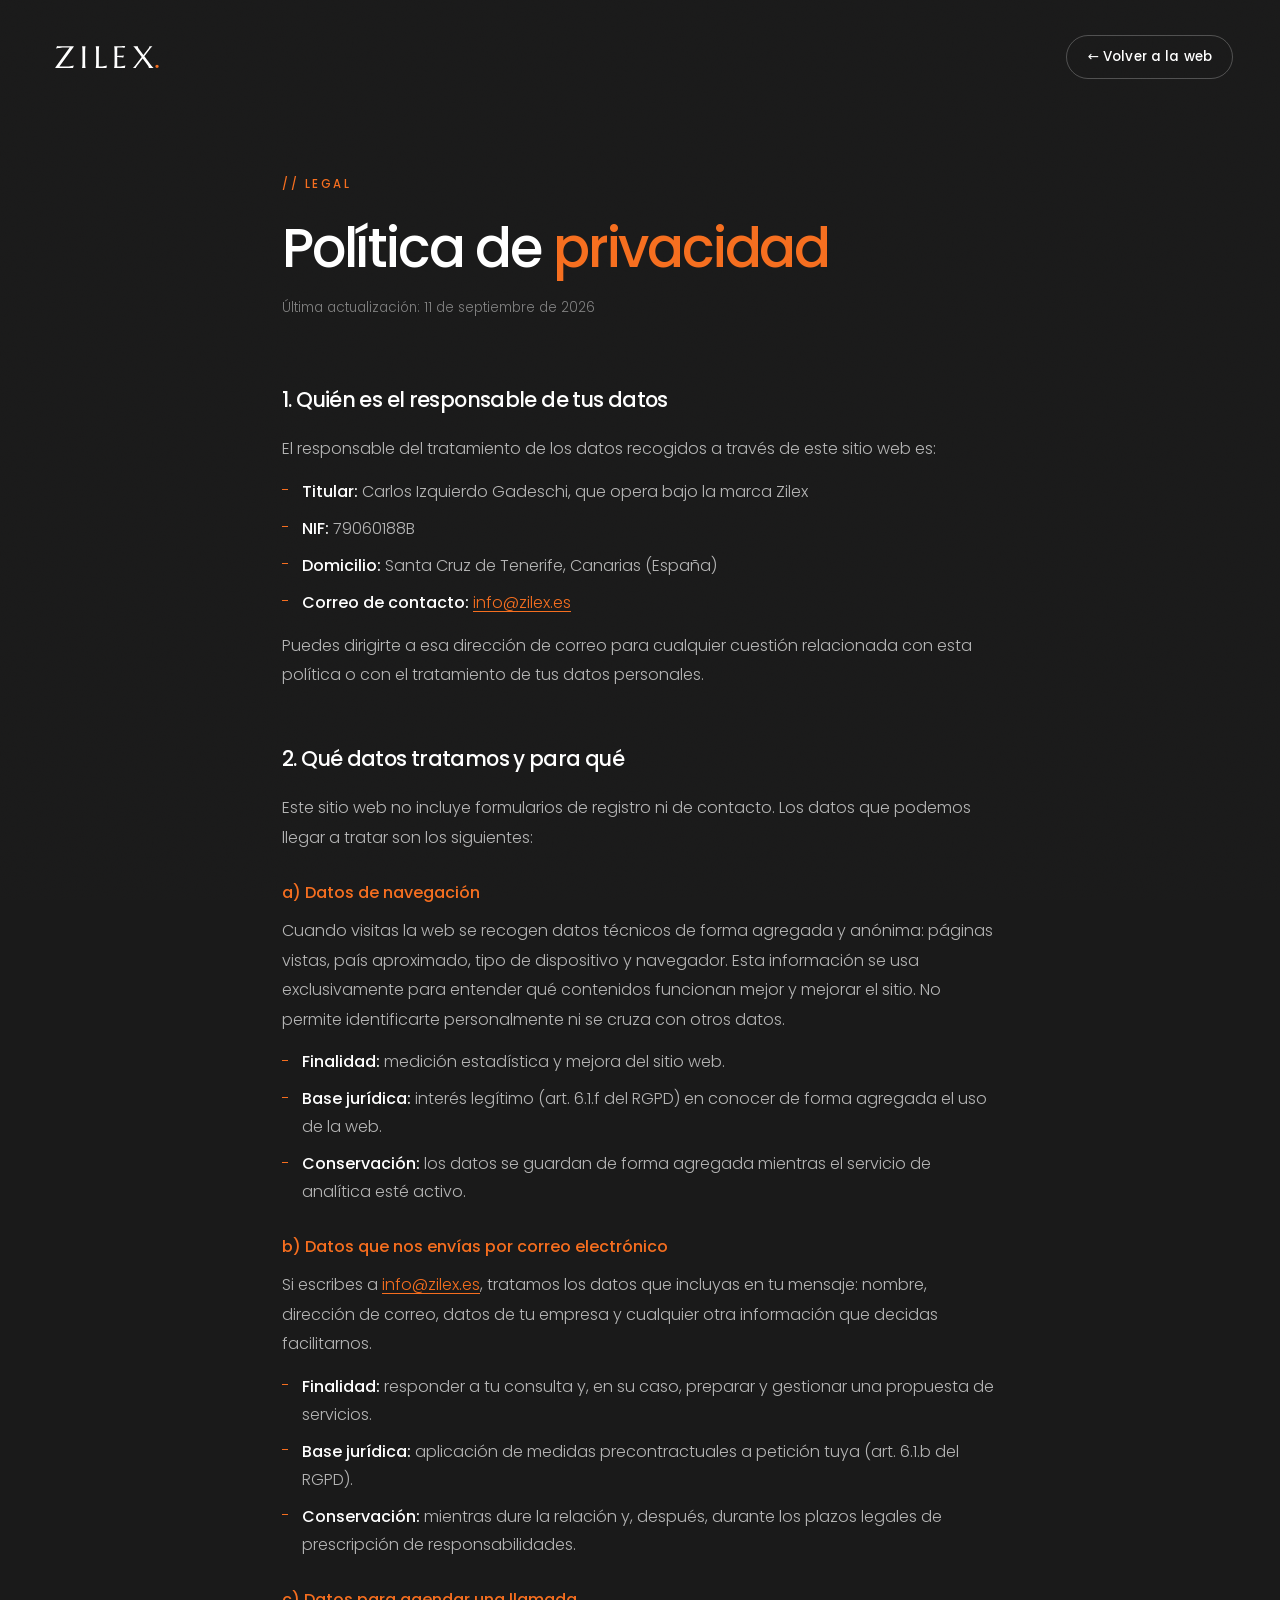
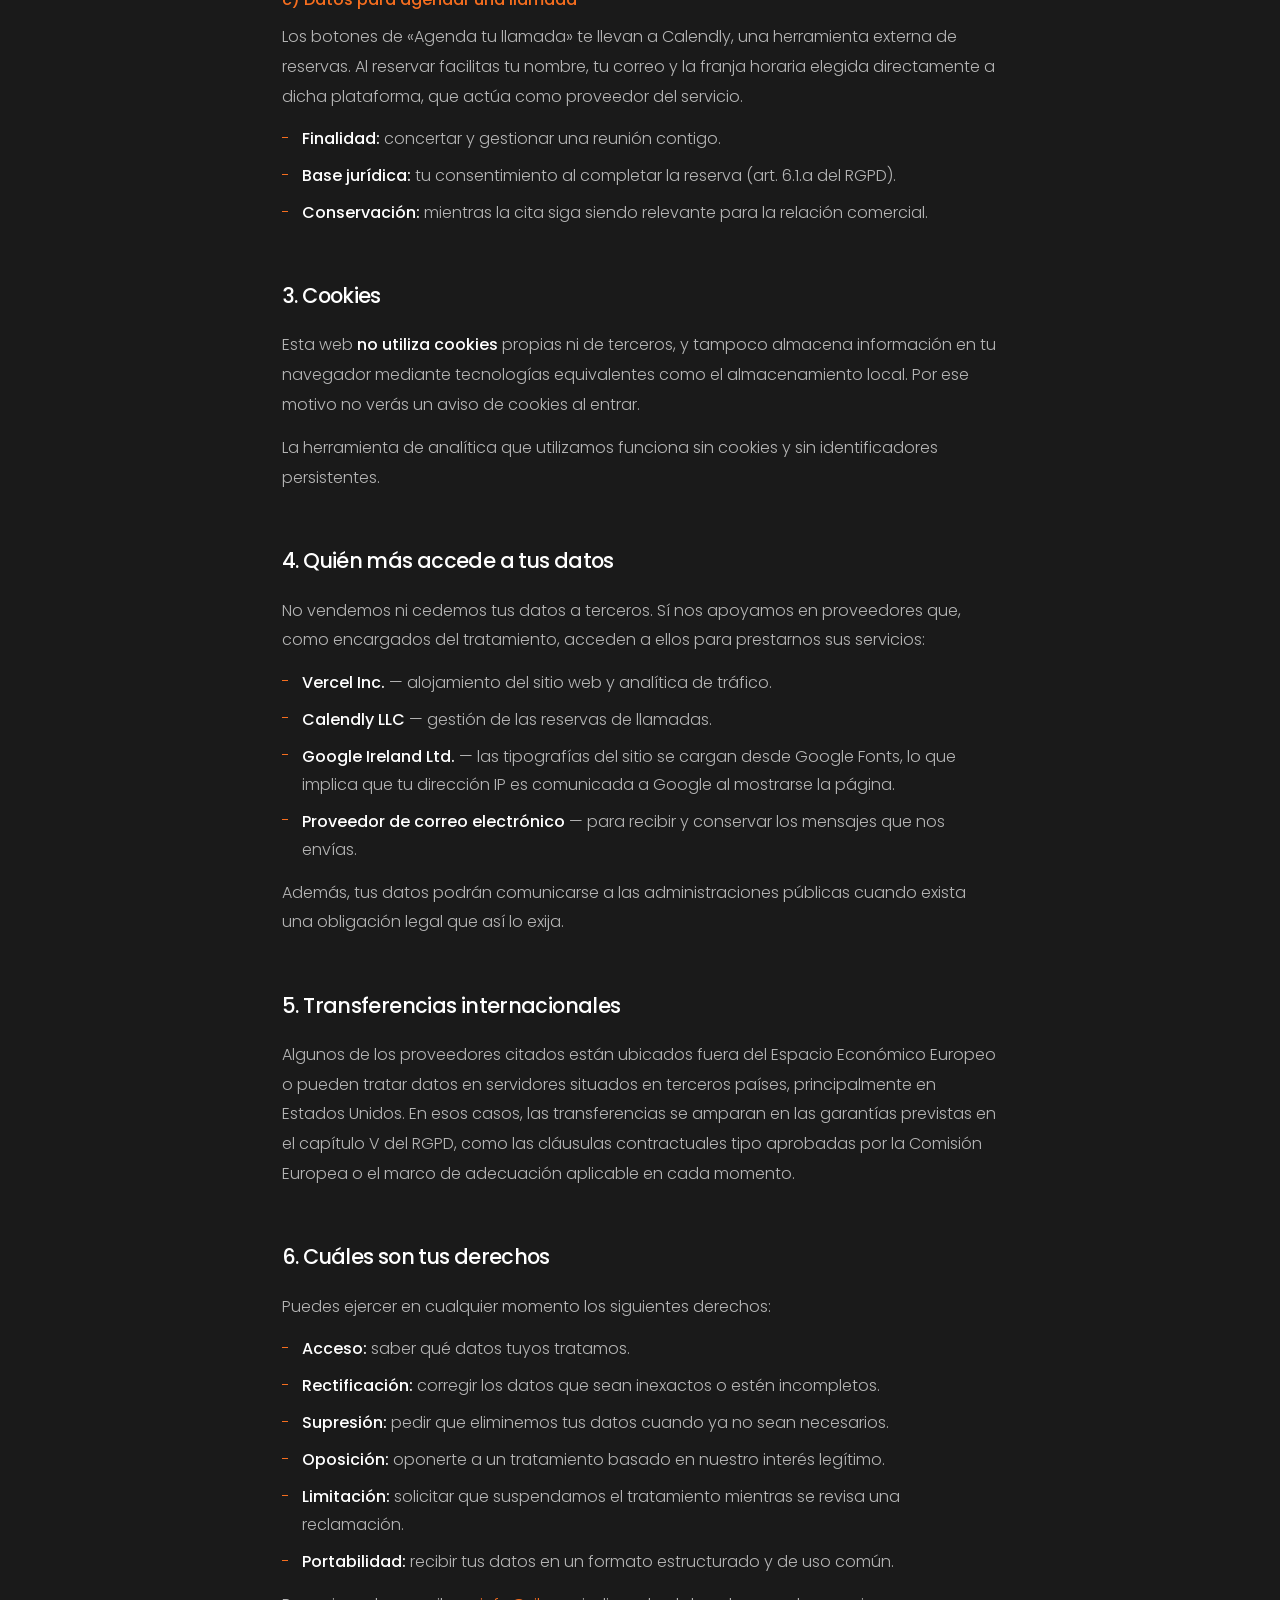
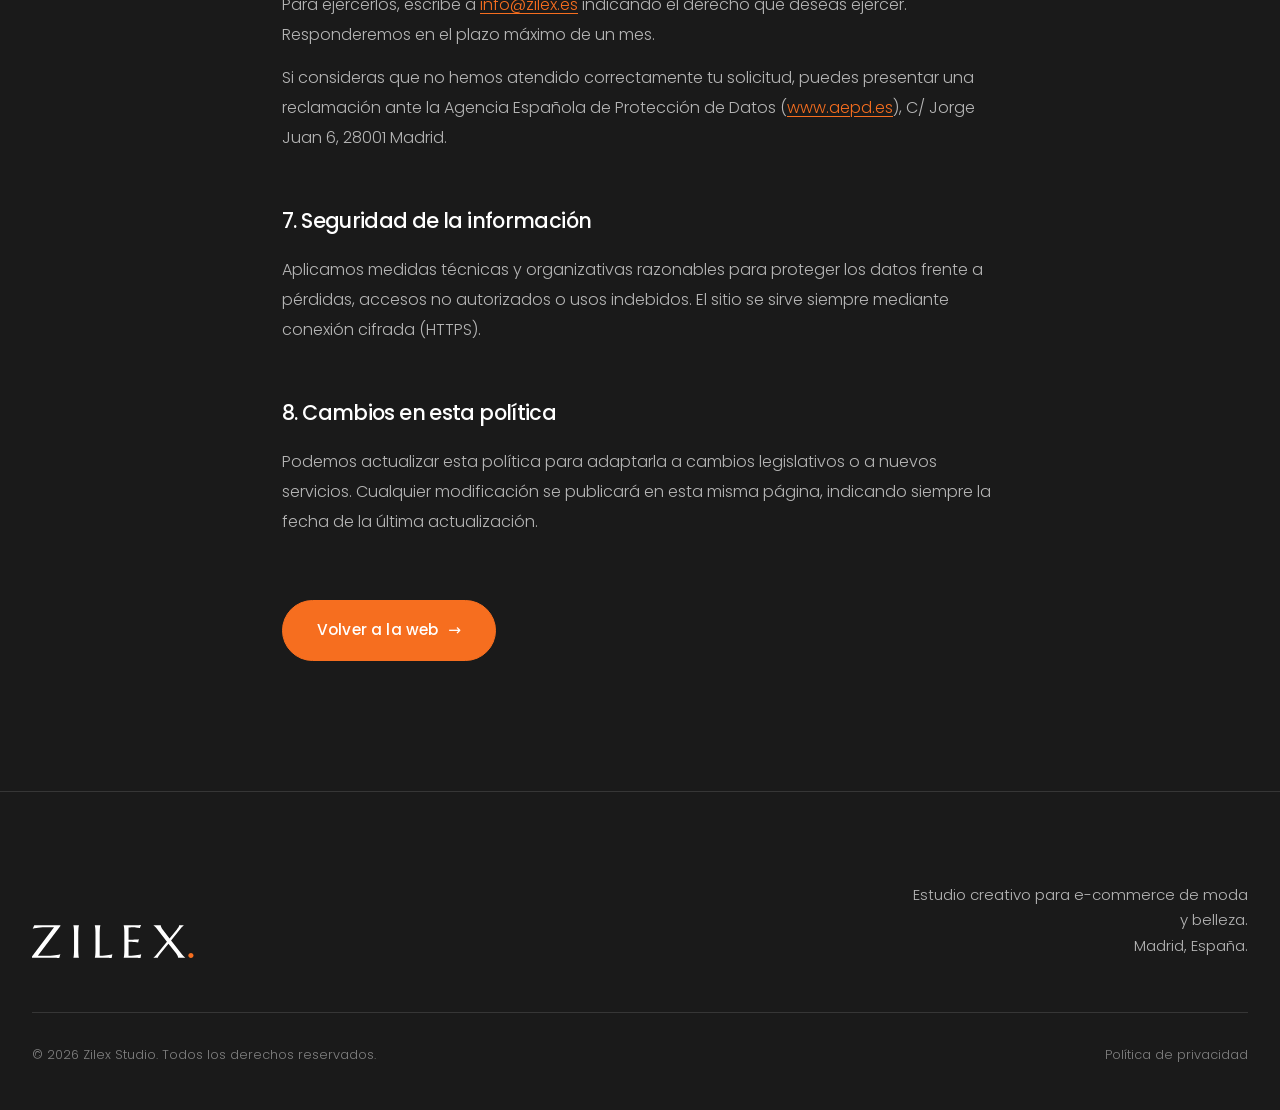
==== privacidad.html @ ca7fcf50 "Privacidad sin direccion postal y Madrid en el title - El domicilio del responsable pasa de la direc" ====
<!DOCTYPE html>
<html lang="es">
<head>
  <meta charset="UTF-8" />
  <meta name="viewport" content="width=device-width, initial-scale=1.0" />
  <title>Política de privacidad — Zilex</title>
  <meta name="description" content="Política de privacidad de Zilex: qué datos tratamos, con qué finalidad, durante cuánto tiempo y cómo ejercer tus derechos." />
  <link rel="canonical" href="https://www.zilex.es/privacidad.html" />
  <meta name="robots" content="index, follow" />
  <meta name="theme-color" content="#1a1a1a" />

  <link rel="icon" href="favicon.svg" type="image/svg+xml" />
  <link rel="icon" href="favicon-32.png" sizes="32x32" type="image/png" />
  <link rel="apple-touch-icon" href="apple-touch-icon.png" />
  <link rel="preconnect" href="https://fonts.googleapis.com" />
  <link rel="preconnect" href="https://fonts.gstatic.com" crossorigin />
  <link href="https://fonts.googleapis.com/css2?family=Poppins:ital,wght@0,200;0,300;0,400;0,500;0,600;0,700;1,300;1,400&display=swap" rel="stylesheet" />
  <link rel="stylesheet" href="styles.css" />
</head>
<body>

  <!-- Grain / noise overlay -->
  <div class="grain" aria-hidden="true"></div>

  <!-- ===================== HEADER / NAV ===================== -->
  <header class="nav nav--static" id="nav">
    <div class="nav__inner">
      <a href="index.html" class="logo" aria-label="Zilex inicio">
        <img src="assets/zilex-logo.svg" alt="Zilex" class="logo__img" />
      </a>
      <a href="index.html" class="btn btn--ghost btn--sm">← Volver a la web</a>
    </div>
  </header>

  <!-- ===================== LEGAL ===================== -->
  <main class="legal">
    <div class="legal__head">
      <span class="eyebrow">// Legal</span>
      <h1 class="legal__title">Política de <span class="grad">privacidad</span></h1>
      <p class="legal__meta">Última actualización: 11 de septiembre de 2026</p>
    </div>

    <section class="legal__block">
      <h2>1. Quién es el responsable de tus datos</h2>
      <p>El responsable del tratamiento de los datos recogidos a través de este sitio web es:</p>
      <ul>
        <li><strong>Titular:</strong> Carlos Izquierdo Gadeschi, que opera bajo la marca Zilex</li>
        <li><strong>NIF:</strong> 79060188B</li>
        <li><strong>Domicilio:</strong> Santa Cruz de Tenerife, Canarias (España)</li>
        <li><strong>Correo de contacto:</strong> <a href="mailto:info@zilex.es">info@zilex.es</a></li>
      </ul>
      <p>Puedes dirigirte a esa dirección de correo para cualquier cuestión relacionada con esta política o con el tratamiento de tus datos personales.</p>
    </section>

    <section class="legal__block">
      <h2>2. Qué datos tratamos y para qué</h2>
      <p>Este sitio web no incluye formularios de registro ni de contacto. Los datos que podemos llegar a tratar son los siguientes:</p>

      <h3>a) Datos de navegación</h3>
      <p>Cuando visitas la web se recogen datos técnicos de forma agregada y anónima: páginas vistas, país aproximado, tipo de dispositivo y navegador. Esta información se usa exclusivamente para entender qué contenidos funcionan mejor y mejorar el sitio. No permite identificarte personalmente ni se cruza con otros datos.</p>
      <ul>
        <li><strong>Finalidad:</strong> medición estadística y mejora del sitio web.</li>
        <li><strong>Base jurídica:</strong> interés legítimo (art. 6.1.f del RGPD) en conocer de forma agregada el uso de la web.</li>
        <li><strong>Conservación:</strong> los datos se guardan de forma agregada mientras el servicio de analítica esté activo.</li>
      </ul>

      <h3>b) Datos que nos envías por correo electrónico</h3>
      <p>Si escribes a <a href="mailto:info@zilex.es">info@zilex.es</a>, tratamos los datos que incluyas en tu mensaje: nombre, dirección de correo, datos de tu empresa y cualquier otra información que decidas facilitarnos.</p>
      <ul>
        <li><strong>Finalidad:</strong> responder a tu consulta y, en su caso, preparar y gestionar una propuesta de servicios.</li>
        <li><strong>Base jurídica:</strong> aplicación de medidas precontractuales a petición tuya (art. 6.1.b del RGPD).</li>
        <li><strong>Conservación:</strong> mientras dure la relación y, después, durante los plazos legales de prescripción de responsabilidades.</li>
      </ul>

      <h3>c) Datos para agendar una llamada</h3>
      <p>Los botones de «Agenda tu llamada» te llevan a Calendly, una herramienta externa de reservas. Al reservar facilitas tu nombre, tu correo y la franja horaria elegida directamente a dicha plataforma, que actúa como proveedor del servicio.</p>
      <ul>
        <li><strong>Finalidad:</strong> concertar y gestionar una reunión contigo.</li>
        <li><strong>Base jurídica:</strong> tu consentimiento al completar la reserva (art. 6.1.a del RGPD).</li>
        <li><strong>Conservación:</strong> mientras la cita siga siendo relevante para la relación comercial.</li>
      </ul>
    </section>

    <section class="legal__block">
      <h2>3. Cookies</h2>
      <p>Esta web <strong>no utiliza cookies</strong> propias ni de terceros, y tampoco almacena información en tu navegador mediante tecnologías equivalentes como el almacenamiento local. Por ese motivo no verás un aviso de cookies al entrar.</p>
      <p>La herramienta de analítica que utilizamos funciona sin cookies y sin identificadores persistentes.</p>
    </section>

    <section class="legal__block">
      <h2>4. Quién más accede a tus datos</h2>
      <p>No vendemos ni cedemos tus datos a terceros. Sí nos apoyamos en proveedores que, como encargados del tratamiento, acceden a ellos para prestarnos sus servicios:</p>
      <ul>
        <li><strong>Vercel Inc.</strong> — alojamiento del sitio web y analítica de tráfico.</li>
        <li><strong>Calendly LLC</strong> — gestión de las reservas de llamadas.</li>
        <li><strong>Google Ireland Ltd.</strong> — las tipografías del sitio se cargan desde Google Fonts, lo que implica que tu dirección IP es comunicada a Google al mostrarse la página.</li>
        <li><strong>Proveedor de correo electrónico</strong> — para recibir y conservar los mensajes que nos envías.</li>
      </ul>
      <p>Además, tus datos podrán comunicarse a las administraciones públicas cuando exista una obligación legal que así lo exija.</p>
    </section>

    <section class="legal__block">
      <h2>5. Transferencias internacionales</h2>
      <p>Algunos de los proveedores citados están ubicados fuera del Espacio Económico Europeo o pueden tratar datos en servidores situados en terceros países, principalmente en Estados Unidos. En esos casos, las transferencias se amparan en las garantías previstas en el capítulo V del RGPD, como las cláusulas contractuales tipo aprobadas por la Comisión Europea o el marco de adecuación aplicable en cada momento.</p>
    </section>

    <section class="legal__block">
      <h2>6. Cuáles son tus derechos</h2>
      <p>Puedes ejercer en cualquier momento los siguientes derechos:</p>
      <ul>
        <li><strong>Acceso:</strong> saber qué datos tuyos tratamos.</li>
        <li><strong>Rectificación:</strong> corregir los datos que sean inexactos o estén incompletos.</li>
        <li><strong>Supresión:</strong> pedir que eliminemos tus datos cuando ya no sean necesarios.</li>
        <li><strong>Oposición:</strong> oponerte a un tratamiento basado en nuestro interés legítimo.</li>
        <li><strong>Limitación:</strong> solicitar que suspendamos el tratamiento mientras se revisa una reclamación.</li>
        <li><strong>Portabilidad:</strong> recibir tus datos en un formato estructurado y de uso común.</li>
      </ul>
      <p>Para ejercerlos, escribe a <a href="mailto:info@zilex.es">info@zilex.es</a> indicando el derecho que deseas ejercer. Responderemos en el plazo máximo de un mes.</p>
      <p>Si consideras que no hemos atendido correctamente tu solicitud, puedes presentar una reclamación ante la Agencia Española de Protección de Datos (<a href="https://www.aepd.es" target="_blank" rel="noopener">www.aepd.es</a>), C/ Jorge Juan 6, 28001 Madrid.</p>
    </section>

    <section class="legal__block">
      <h2>7. Seguridad de la información</h2>
      <p>Aplicamos medidas técnicas y organizativas razonables para proteger los datos frente a pérdidas, accesos no autorizados o usos indebidos. El sitio se sirve siempre mediante conexión cifrada (HTTPS).</p>
    </section>

    <section class="legal__block">
      <h2>8. Cambios en esta política</h2>
      <p>Podemos actualizar esta política para adaptarla a cambios legislativos o a nuevos servicios. Cualquier modificación se publicará en esta misma página, indicando siempre la fecha de la última actualización.</p>
    </section>

    <div class="legal__back">
      <a href="index.html" class="btn btn--lg">Volver a la web <span class="btn__arrow">→</span></a>
    </div>
  </main>

  <!-- ===================== FOOTER ===================== -->
  <footer class="footer">
    <div class="footer__top">
      <a href="index.html" class="logo logo--lg"><img src="assets/zilex-logo.svg" alt="Zilex" class="logo__img" /></a>
      <p class="footer__tag">Estudio creativo para e-commerce de moda y belleza.<br />Madrid, España.</p>
    </div>
    <div class="footer__bottom">
      <span>© 2026 Zilex Studio. Todos los derechos reservados.</span>
      <span><a href="privacidad.html">Política de privacidad</a></span>
    </div>
  </footer>

  <script defer src="/_vercel/insights/script.js"></script>
</body>
</html>
---- styles.css ----
/* =================================================================
   ZILEX — Estudio creativo para e-commerce de moda y belleza
   Paleta: negro #1a1a1a / blanco / naranja #f66e1f
   Tipografía: Poppins (titulares y cuerpo)
   ================================================================= */

:root {
  --bg: #1a1a1a;
  --bg-2: #242424;
  --bg-3: #2c2c2c;
  --white: #ffffff;
  --muted: rgba(255, 255, 255, 0.68);
  --muted-2: rgba(255, 255, 255, 0.45);
  --orange: #f66e1f;
  --orange-2: #ff8a44;
  --orange-glow: rgba(246, 110, 31, 0.45);
  --line: rgba(255, 255, 255, 0.12);
  --line-2: rgba(255, 255, 255, 0.24);
  --radius: 8px;
  --radius-lg: 14px;
  --ease: cubic-bezier(0.16, 1, 0.3, 1);
  --maxw: 1280px;
}

* { margin: 0; padding: 0; box-sizing: border-box; }

html { scroll-behavior: smooth; -webkit-font-smoothing: antialiased; }

body {
  font-family: 'Poppins', system-ui, sans-serif;
  background: var(--bg);
  color: var(--white);
  overflow-x: hidden;
  line-height: 1.6;
  font-weight: 400;
}

img { display: block; width: 100%; height: 100%; object-fit: cover; }

::selection { background: var(--orange); color: #fff; }

a { color: inherit; text-decoration: none; }

/* ---------- Grain overlay ---------- */
.grain {
  position: fixed; inset: 0; z-index: 9998; pointer-events: none;
  opacity: 0.035; mix-blend-mode: overlay;
  background-image: url("data:image/svg+xml,%3Csvg xmlns='http://www.w3.org/2000/svg' width='200' height='200'%3E%3Cfilter id='n'%3E%3CfeTurbulence type='fractalNoise' baseFrequency='0.8' numOctaves='4'/%3E%3C/filter%3E%3Crect width='100%25' height='100%25' filter='url(%23n)'/%3E%3C/svg%3E");
}

/* ---------- Utilities ---------- */
.grad { color: var(--orange); font-weight: 500; }
.eyebrow {
  display: inline-block; font-size: 0.72rem; font-weight: 500;
  letter-spacing: 0.22em; text-transform: uppercase; color: var(--orange);
  margin-bottom: 24px;
}
.section-title {
  font-size: clamp(2rem, 4.8vw, 3.6rem); font-weight: 500;
  line-height: 1.14; letter-spacing: -0.035em; color: var(--white);
}
.section-lead {
  color: var(--muted); font-size: clamp(0.96rem, 1.3vw, 1.06rem);
  max-width: 560px; margin-top: 24px; line-height: 1.75; font-weight: 300;
}
.section-head { max-width: var(--maxw); margin: 0 auto 70px; }

/* ---------- Buttons ---------- */
.btn {
  --pad-y: 15px; --pad-x: 28px;
  display: inline-flex; align-items: center; gap: 10px;
  padding: var(--pad-y) var(--pad-x); border-radius: 100px;
  font-family: inherit;
  font-weight: 500; font-size: 0.92rem; letter-spacing: 0.01em; cursor: pointer;
  background: var(--orange); color: #fff; border: 1px solid var(--orange);
  transition: transform 0.4s var(--ease), box-shadow 0.4s var(--ease), background 0.3s ease, color 0.3s ease, border-color 0.3s ease;
  position: relative; white-space: nowrap;
}
.btn:hover { transform: translateY(-3px); box-shadow: 0 16px 40px -14px var(--orange-glow); background: var(--orange-2); border-color: var(--orange-2); }
.btn__arrow { transition: transform 0.4s var(--ease); }
.btn:hover .btn__arrow { transform: translateX(5px); }
.btn--sm { --pad-y: 10px; --pad-x: 20px; font-size: 0.84rem; }
.btn--lg { --pad-y: 17px; --pad-x: 34px; font-size: 0.96rem; }
.btn--ghost { background: transparent; color: var(--white); border: 1px solid var(--line-2); }
.btn--ghost:hover { background: rgba(255,255,255,0.06); box-shadow: none; color: var(--white); border-color: var(--white); }

/* ---------- Logo ---------- */
.logo { display: inline-flex; align-items: center; }
.logo__img { height: 1.35rem; width: auto; display: block; }
.logo--lg .logo__img { height: 2.1rem; }

/* =================== NAV =================== */
.nav {
  position: fixed; top: 0; left: 0; right: 0; z-index: 1000;
  padding: 22px 32px; transition: padding 0.4s var(--ease);
}
.nav__inner {
  max-width: var(--maxw); margin: 0 auto;
  display: flex; align-items: center; justify-content: space-between;
  padding: 12px 14px 12px 22px; border-radius: 100px;
  border: 1px solid transparent; transition: all 0.5s var(--ease);
}
.nav.scrolled { padding: 12px 32px; }
.nav.scrolled .nav__inner {
  background: rgba(26,26,26,0.8); backdrop-filter: blur(18px);
  border-color: var(--line); box-shadow: 0 10px 40px -20px rgba(0,0,0,0.8);
}
.nav__links { display: flex; gap: 36px; }
.nav__links a {
  font-size: 0.88rem; font-weight: 400; color: var(--muted);
  letter-spacing: 0.02em; position: relative; transition: color 0.3s ease;
}
.nav__links a::after {
  content: ''; position: absolute; left: 0; bottom: -6px; width: 0; height: 1px;
  background: var(--orange); transition: width 0.35s var(--ease);
}
.nav__links a:hover { color: var(--white); }
.nav__links a:hover::after { width: 100%; }

/* =================== HERO =================== */
.hero {
  position: relative; min-height: 100vh; display: flex;
  align-items: center; justify-content: center; text-align: center;
  padding: 160px 24px 90px; overflow: hidden;
}
.hero::before {
  content: ''; position: absolute; inset: 0; z-index: 0;
  background:
    radial-gradient(ellipse 65% 52% at 50% 0%, rgba(246,110,31,0.18), transparent 70%),
    radial-gradient(ellipse 50% 40% at 50% 100%, rgba(246,110,31,0.09), transparent 70%);
}
.hero__content { position: relative; z-index: 3; max-width: 1120px; }
.hero__badge {
  display: inline-flex; align-items: center; gap: 10px;
  padding: 9px 20px; border-radius: 100px; font-size: 0.76rem; font-weight: 300;
  letter-spacing: 0.06em; color: var(--muted); border: 1px solid var(--line-2);
  background: rgba(255,255,255,0.04); backdrop-filter: blur(10px); margin-bottom: 34px;
}
.pulse { width: 6px; height: 6px; border-radius: 50%; background: var(--orange); box-shadow: 0 0 0 0 var(--orange-glow); animation: pulseRing 2s infinite; }
@keyframes pulseRing { 0%{box-shadow:0 0 0 0 var(--orange-glow)} 70%{box-shadow:0 0 0 10px transparent} 100%{box-shadow:0 0 0 0 transparent} }

.hero__title {
  font-size: clamp(1.9rem, 4.6vw, 3.8rem); font-weight: 500;
  line-height: 1.18; letter-spacing: -0.04em; margin-bottom: 32px; color: var(--white);
}
.hero__title em { font-style: normal; color: var(--orange); }
.reveal-line { display: block; overflow: hidden; padding-bottom: 0.1em; }
.reveal-line > span {
  display: block; transform: translateY(110%);
  animation: lineUp 0.95s var(--ease) forwards;
}
.reveal-line:nth-child(1) > span { animation-delay: 0.05s; }
.reveal-line:nth-child(2) > span { animation-delay: 0.15s; }
.reveal-line:nth-child(3) > span { animation-delay: 0.25s; }
.reveal-line:nth-child(4) > span { animation-delay: 0.35s; }
@keyframes lineUp { to { transform: translateY(0); } }

.hero__sub {
  color: var(--muted); font-size: clamp(0.96rem, 1.4vw, 1.08rem); font-weight: 300;
  max-width: 600px; margin: 0 auto 40px; line-height: 1.75;
}
.hero__cta { display: flex; gap: 14px; justify-content: center; flex-wrap: wrap; margin-bottom: 60px; }

.hero__scroll { display: none; position: absolute; bottom: 26px; left: 50%; transform: translateX(-50%); z-index: 3; flex-direction: column; align-items: center; gap: 10px; }
.hero__scroll span { font-size: 0.66rem; letter-spacing: 0.24em; text-transform: uppercase; color: var(--muted-2); }
.hero__scroll-line { width: 1px; height: 46px; background: linear-gradient(var(--orange), transparent); position: relative; overflow: hidden; }
.hero__scroll-line::after { content:''; position:absolute; top:-50%; left:0; width:100%; height:50%; background: var(--white); animation: scrollDot 1.8s ease-in-out infinite; }
@keyframes scrollDot { 0%{top:-50%} 100%{top:100%} }

/* =================== BAND (galería en movimiento) =================== */
.band { padding: 30px 0 90px; display: flex; flex-direction: column; gap: 16px; overflow: hidden; }
.band__row { display: flex; gap: 16px; width: max-content; }
.band__row--single { animation: bandLeft 77s linear infinite; }
.band__mobile-only { display: none; }
.band__img { width: 260px; height: 360px; border-radius: var(--radius); overflow: hidden; border: 1px solid var(--line); flex-shrink: 0; position: relative; background: var(--bg-2); }
.band__img img { transition: transform 0.7s var(--ease); }
.band__img:hover img { transform: scale(1.06); }
@keyframes bandLeft { from { transform: translateX(0); } to { transform: translateX(-50%); } }

/* =================== SERVICES =================== */
.services { padding: 110px 32px; max-width: var(--maxw); margin: 0 auto; }
.services__grid { display: grid; grid-template-columns: repeat(2, 1fr); gap: 16px; }
.service {
  position: relative; padding: 38px 32px; border-radius: var(--radius-lg);
  border: 1px solid var(--line); background: var(--bg-2); overflow: hidden;
  min-height: 280px; display: flex; flex-direction: column; justify-content: flex-end;
  transition: transform 0.5s var(--ease), border-color 0.5s ease, box-shadow 0.5s var(--ease);
}
.service::before {
  content: ''; position: absolute; inset: 0; z-index: 0; opacity: 0;
  background-image: var(--bg-img); background-size: cover; background-position: center;
  transition: opacity 0.6s var(--ease); transform: scale(1.08);
}
.service::after {
  content:''; position:absolute; inset:0; z-index:1; opacity: 0;
  background: linear-gradient(180deg, rgba(20,20,20,0.35), rgba(20,20,20,0.92));
  transition: opacity 0.6s ease;
}
.service:hover { transform: translateY(-6px); border-color: var(--orange); box-shadow: 0 30px 60px -30px rgba(0,0,0,0.8); }
.service:hover::before { opacity: 0.85; transform: scale(1); }
.service:hover::after { opacity: 1; }
.service > * { position: relative; z-index: 2; }
.service__num {
  position: absolute; top: 30px; left: 32px; font-size: 0.74rem; font-weight: 500;
  letter-spacing: 0.14em; color: var(--orange); z-index: 2;
}
.service h3 {
  font-size: 1.6rem; font-weight: 500; letter-spacing: -0.035em;
  line-height: 1.25; margin-bottom: 12px; color: var(--white);
}
.service p { color: var(--muted); font-size: 0.93rem; font-weight: 300; line-height: 1.7; }
.service__tags { display: flex; flex-wrap: wrap; gap: 8px; margin-top: 20px; }
.service__tags span {
  font-size: 0.7rem; font-weight: 300; padding: 5px 13px; border-radius: 100px;
  border: 1px solid var(--line-2); color: var(--muted);
}

.service--cta {
  background: linear-gradient(150deg, rgba(246,110,31,0.16), var(--bg-2));
  border-color: rgba(246,110,31,0.3);
  align-items: flex-start; gap: 14px; justify-content: center;
}
.service--cta h3 { margin-bottom: 2px; }
.service--cta:hover { border-color: var(--orange); }

/* =================== CAMPAIGNS (rejilla secuencia) =================== */
.camp { padding: 110px 32px; max-width: var(--maxw); margin: 0 auto; }
.camp .section-head { margin-bottom: 56px; }
.camp__tabs { display: flex; gap: 12px; margin-top: 36px; flex-wrap: wrap; }
.camp__tab {
  padding: 12px 24px; border-radius: 100px; border: 1px solid var(--line-2);
  background: transparent; color: var(--muted); font-family: inherit;
  font-weight: 400; font-size: 0.85rem; letter-spacing: 0.02em; cursor: pointer;
  transition: transform 0.3s var(--ease), background 0.3s ease, color 0.3s ease, border-color 0.3s ease;
}
.camp__tab:hover:not(:disabled) { transform: translateY(-2px); color: var(--white); border-color: var(--white); }
.camp__tab.is-active { background: var(--orange); border-color: var(--orange); color: #fff; }
.camp__tab.is-soon { opacity: 0.4; cursor: not-allowed; }

.camp__grid { display: grid; grid-template-columns: repeat(4, 1fr); gap: 10px; }
.camp__item { position: relative; border-radius: var(--radius); overflow: hidden; border: 1px solid var(--line); aspect-ratio: 3 / 4; background: var(--bg-2); }
.camp__item img, .camp__item video { width: 100%; height: 100%; object-fit: cover; display: block; transition: transform 0.7s var(--ease); }
.camp__item:hover img, .camp__item:hover video { transform: scale(1.04); }
/* Origen: la prenda entera sobre fondo blanco */
.camp__item--origin { background: #ffffff; border-color: rgba(255,255,255,0.2); }
.camp__item--origin img { object-fit: contain; padding: 5%; }
.camp__ref {
  position: absolute; left: 16px; bottom: 13px; z-index: 3; font-size: 0.58rem;
  font-weight: 400; letter-spacing: 0.14em; text-transform: uppercase;
  color: rgba(34, 34, 34, 0.5); pointer-events: none;
}

.camp__cta { display: flex; justify-content: center; margin-top: 52px; }

/* =================== ABOUT =================== */
.about { padding: 110px 32px; max-width: var(--maxw); margin: 0 auto; }
.about__grid { display: grid; grid-template-columns: 0.85fr 1fr; gap: 70px; align-items: center; }
.about__media { position: relative; border-radius: var(--radius-lg); overflow: hidden; border: 1px solid var(--line); aspect-ratio: 4/5; }
.about__media img { transition: transform 0.8s var(--ease); }
.about__media:hover img { transform: scale(1.04); }
.about__badge {
  position: absolute; left: 20px; bottom: 20px; padding: 14px 22px; border-radius: var(--radius);
  background: rgba(26,26,26,0.78); backdrop-filter: blur(16px); border: 1px solid var(--line-2);
  display: flex; flex-direction: column;
}
.about__badge strong { font-size: 1.1rem; font-weight: 500; letter-spacing: -0.02em; }
.about__badge span { font-size: 0.76rem; color: var(--muted); font-weight: 300; }
.about__content p { color: var(--muted); font-size: 1rem; font-weight: 300; line-height: 1.85; margin-top: 22px; }
.about__values { display: flex; gap: 34px; margin-top: 44px; flex-wrap: wrap; }
.value { display: flex; flex-direction: column; gap: 4px; padding-left: 16px; border-left: 1px solid var(--orange); }
.value strong { font-size: 1.02rem; font-weight: 500; letter-spacing: -0.02em; }
.value span { font-size: 0.8rem; color: var(--muted-2); font-weight: 300; }

/* =================== CTA =================== */
.cta {
  position: relative; padding: 140px 32px; text-align: center; overflow: hidden;
  border-top: 1px solid var(--line);
}
.cta__glow {
  position: absolute; top: 50%; left: 50%; width: 760px; height: 760px;
  transform: translate(-50%,-50%); filter: blur(30px);
  background: radial-gradient(circle, rgba(246,110,31,0.2), transparent 62%);
}
.cta__inner { position: relative; z-index: 2; max-width: 800px; margin: 0 auto; }
.cta__title {
  font-size: clamp(2.1rem, 5.6vw, 4rem); font-weight: 500;
  line-height: 1.14; letter-spacing: -0.04em; margin: 14px 0 24px; color: var(--white);
}
.cta__inner p { color: var(--muted); font-size: 1rem; font-weight: 300; max-width: 520px; margin: 0 auto 42px; }
.cta__actions { display: flex; gap: 14px; justify-content: center; flex-wrap: wrap; }

/* =================== FOOTER =================== */
.footer { padding: 90px 32px 44px; max-width: var(--maxw); margin: 0 auto; border-top: 1px solid var(--line); }
.footer__top { display: flex; justify-content: space-between; align-items: flex-end; flex-wrap: wrap; gap: 20px; padding-bottom: 54px; }
.footer__tag { color: var(--muted); font-weight: 300; font-size: 0.94rem; max-width: 340px; text-align: right; line-height: 1.7; }
.footer__grid { display: grid; grid-template-columns: repeat(3, 1fr); gap: 30px; padding: 54px 0; border-top: 1px solid var(--line); }
.footer__col h4 { font-size: 0.7rem; font-weight: 500; text-transform: uppercase; letter-spacing: 0.2em; color: var(--muted-2); margin-bottom: 20px; }
.footer__col a { display: block; color: var(--muted); font-size: 0.93rem; font-weight: 300; margin-bottom: 11px; transition: color 0.3s ease, transform 0.3s ease; width: fit-content; }
.footer__col a:hover { color: var(--orange); transform: translateX(4px); }
.footer__bottom { display: flex; justify-content: space-between; flex-wrap: wrap; gap: 12px; padding-top: 32px; border-top: 1px solid var(--line); color: var(--muted-2); font-size: 0.8rem; font-weight: 300; }

/* =================== LEGAL (politica de privacidad) =================== */
.nav--static { position: absolute; }
.legal { max-width: 780px; margin: 0 auto; padding: 170px 32px 40px; }
.legal__head { margin-bottom: 64px; }
.legal__title { font-size: clamp(2rem, 5vw, 3.4rem); font-weight: 500; line-height: 1.14; letter-spacing: -0.04em; }
.legal__meta { color: var(--muted-2); font-size: 0.84rem; font-weight: 300; margin-top: 18px; }
.legal__block { margin-bottom: 52px; }
.legal__block h2 { font-size: 1.3rem; font-weight: 500; letter-spacing: -0.03em; margin-bottom: 18px; }
.legal__block h3 { font-size: 1rem; font-weight: 500; color: var(--orange); margin: 28px 0 10px; }
.legal__block p { color: var(--muted); font-weight: 300; line-height: 1.85; margin-bottom: 14px; }
.legal__block ul { list-style: none; margin: 0 0 14px; }
.legal__block li {
  color: var(--muted); font-weight: 300; line-height: 1.75;
  padding-left: 20px; margin-bottom: 9px; position: relative;
}
.legal__block li::before { content: ''; position: absolute; left: 0; top: 0.72em; width: 6px; height: 1px; background: var(--orange); }
.legal__block strong { color: var(--white); font-weight: 500; }
.legal__block a { color: var(--orange); text-decoration: underline; text-underline-offset: 3px; }
.legal__block a:hover { color: var(--orange-2); }
.legal__back { padding: 12px 0 90px; }
.footer__bottom a { color: var(--muted-2); transition: color 0.3s ease; }
.footer__bottom a:hover { color: var(--orange); }

/* =================== REVEAL ANIMATION =================== */
.reveal { opacity: 0; transform: translateY(34px); transition: opacity 0.8s var(--ease), transform 0.8s var(--ease); }
.reveal.in { opacity: 1; transform: translateY(0); }

/* =================== RESPONSIVE =================== */
@media (max-width: 1000px) {
  .camp__grid { grid-template-columns: repeat(2, 1fr); }
  .about__grid { grid-template-columns: 1fr; gap: 40px; }
  .about__media { max-width: 440px; }
}
@media (max-width: 720px) {
  .nav { padding: 14px 16px; }
  .nav__links { display: none; }
  .nav.scrolled { padding: 10px 16px; }
  .hero { padding: 140px 20px 70px; }
  .services, .about, .camp { padding: 80px 18px; }
  .camp__grid { gap: 8px; }
  .cta { padding: 100px 20px; }
  .footer { padding: 70px 20px 36px; }

  /* Banda en móvil: auto-scroll continuo (JS) que se pausa al tocar/deslizar */
  .band__img { width: 183px; height: 259px; }
  .band__desktop-only { display: none; }
  .band__mobile-only {
    display: flex;
    width: 100%;
    overflow-x: auto;
    -webkit-overflow-scrolling: touch;
    scrollbar-width: none;
  }
  .band__mobile-only::-webkit-scrollbar { display: none; }

  /* Servicios: tarjetas que se apilan al hacer scroll (estilo Framer) */
  .services__grid { display: block; }
  .service {
    position: sticky; top: 84px; margin-bottom: 16px; min-height: 300px;
    box-shadow: 0 -10px 40px rgba(0,0,0,0.6);
  }
  .service:last-child { position: static; }

  .legal { padding: 130px 20px 30px; }
  .footer__grid { grid-template-columns: 1fr; }
  .footer__tag { text-align: left; }
  .footer__top { align-items: flex-start; }
  .logo--lg .logo__img { height: 1.6rem; }
}

/* Reduced motion */
@media (prefers-reduced-motion: reduce) {
  *, *::before, *::after { animation-duration: 0.01ms !important; animation-iteration-count: 1 !important; transition-duration: 0.01ms !important; }
  .reveal { opacity: 1; transform: none; }
  .reveal-line > span { transform: none; }
}
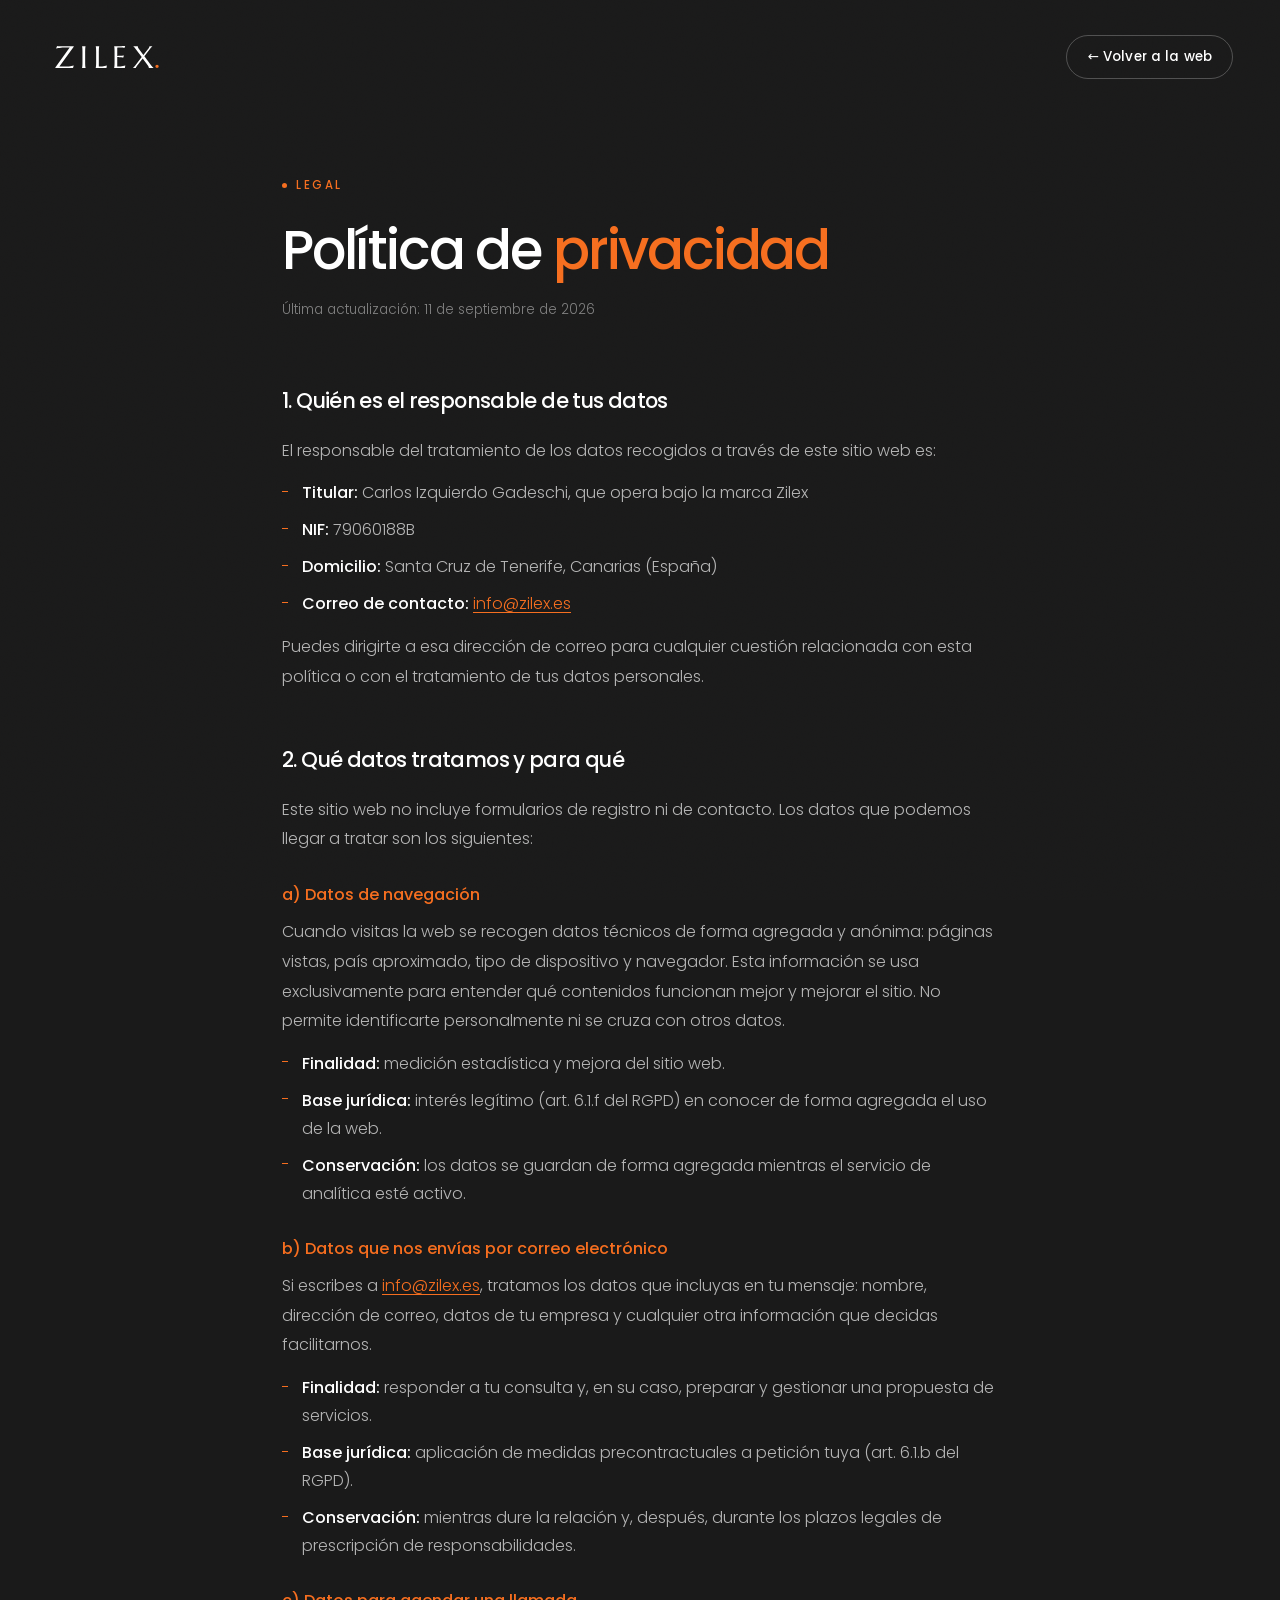
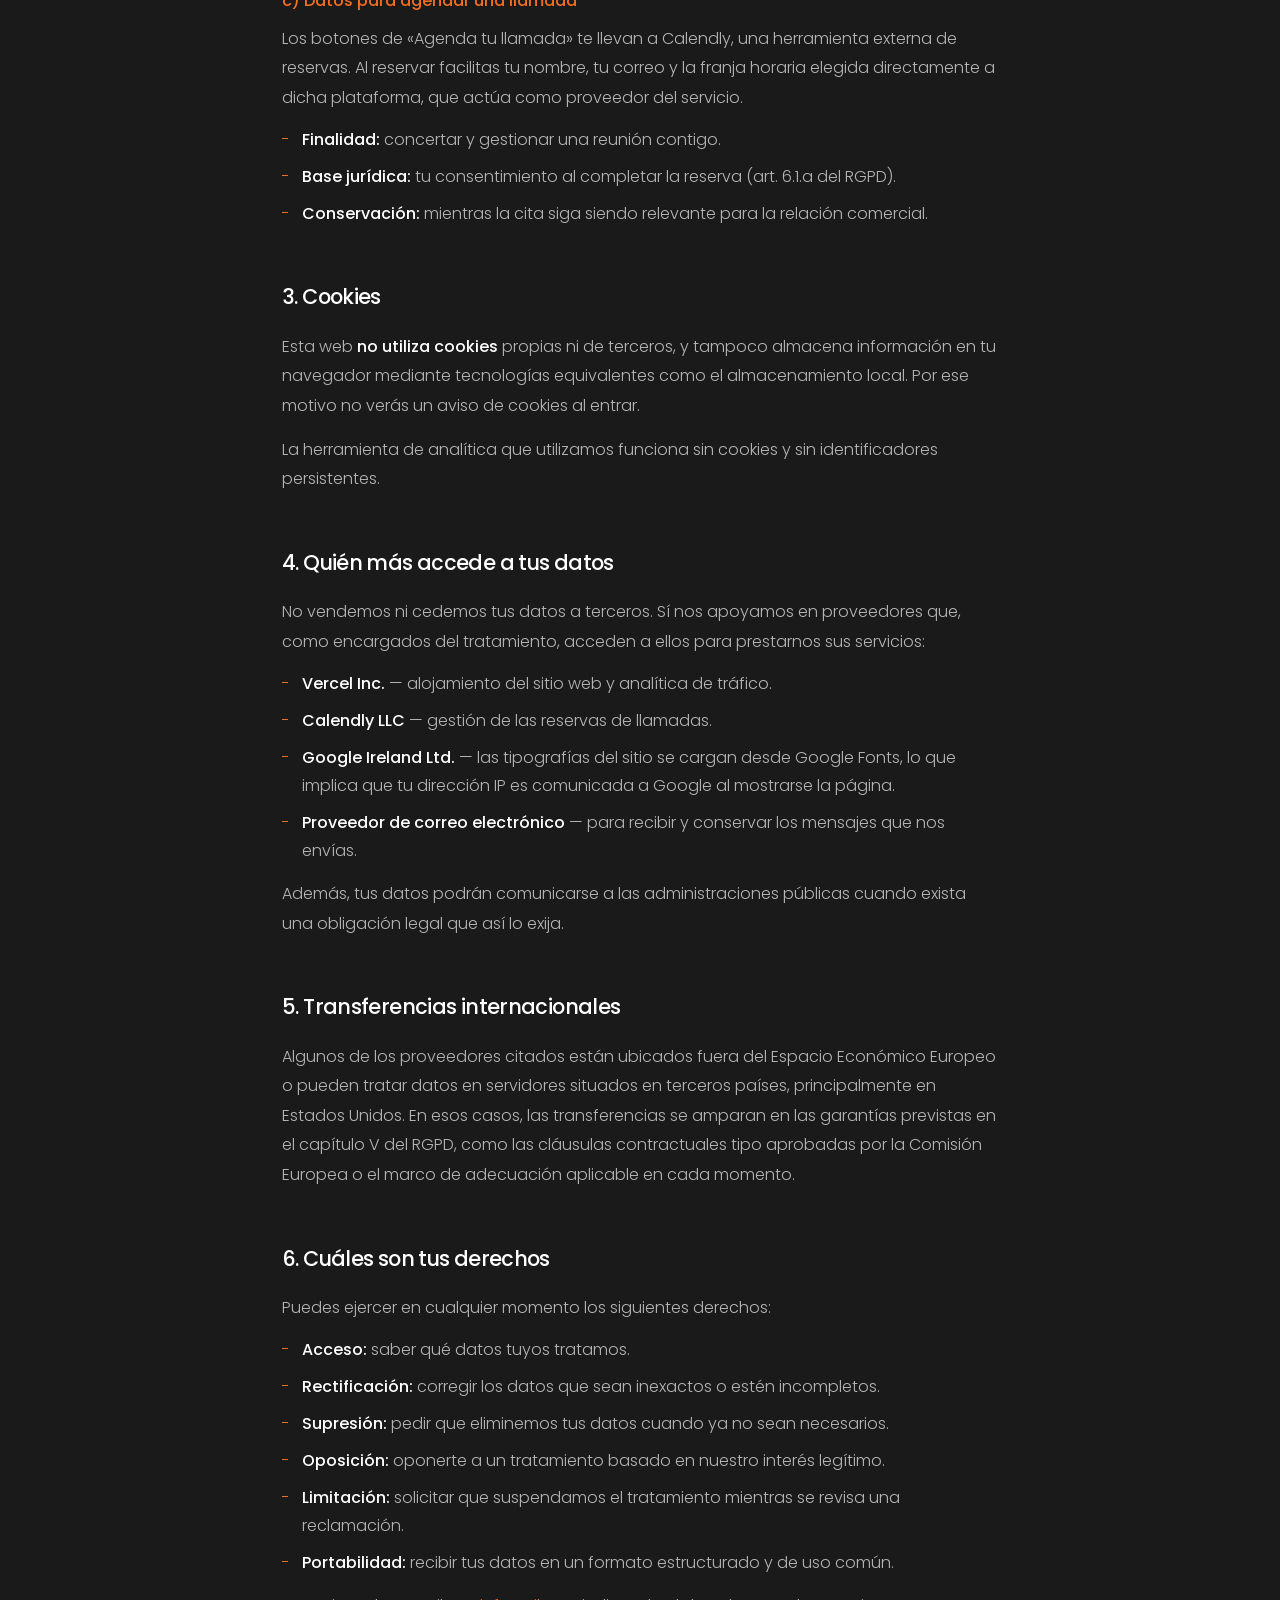
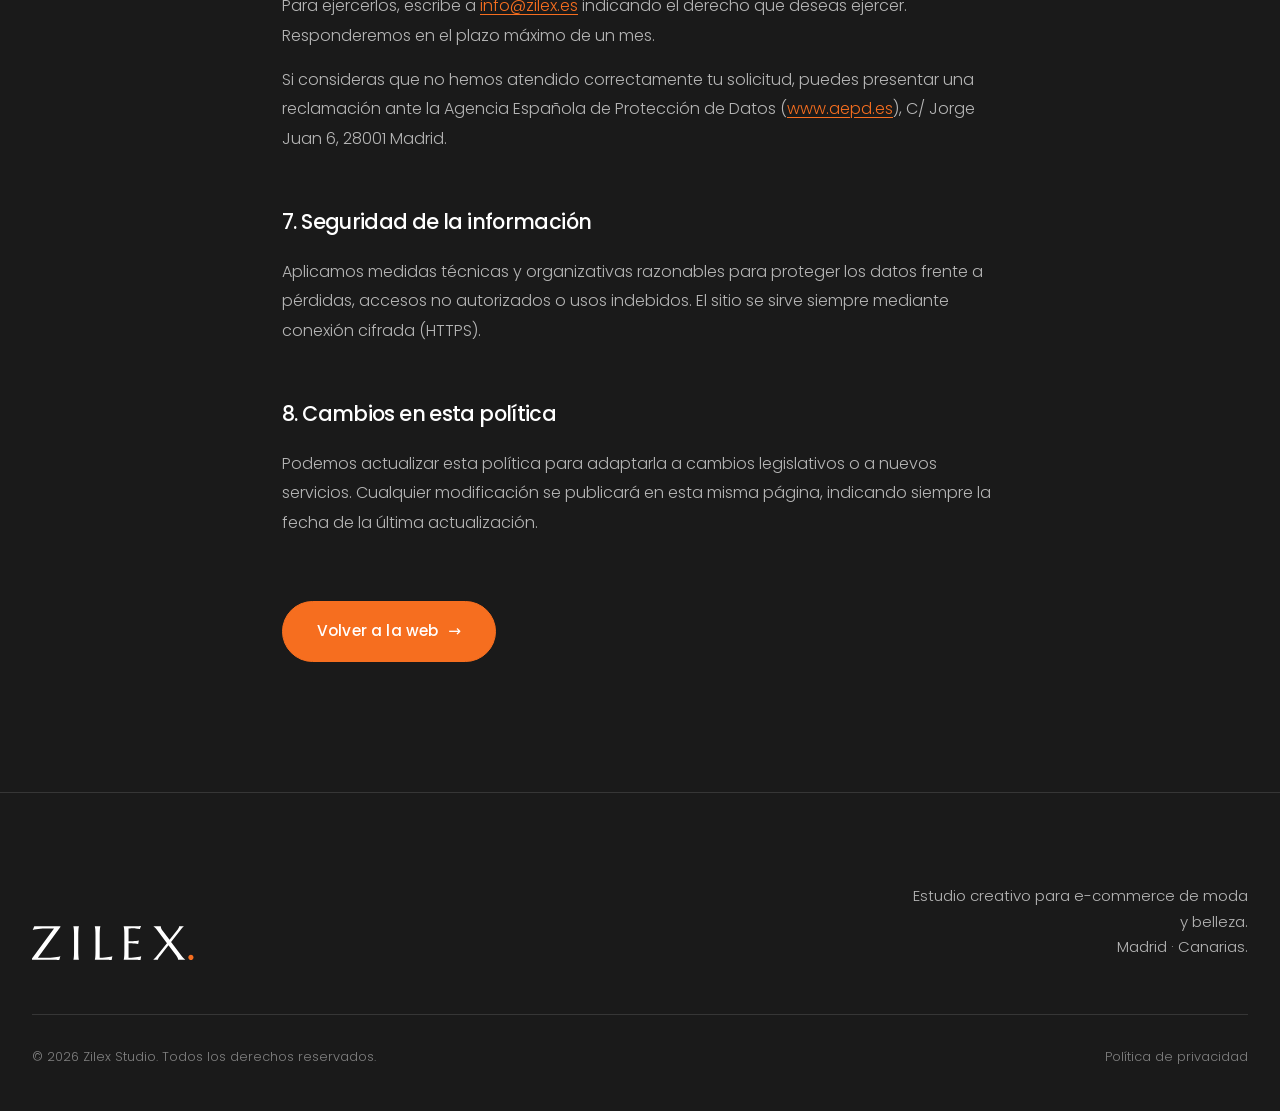
==== commit 2b06687b: "Punto de marca en los eyebrow, favicon del kit y Madrid · Canarias - Las dos barras de los eyebrow (" ====
--- a/privacidad.html
+++ b/privacidad.html
@@ -35,7 +35,7 @@
   <!-- ===================== LEGAL ===================== -->
   <main class="legal">
     <div class="legal__head">
-      <span class="eyebrow">// Legal</span>
+      <span class="eyebrow">Legal</span>
       <h1 class="legal__title">Política de <span class="grad">privacidad</span></h1>
       <p class="legal__meta">Última actualización: 11 de septiembre de 2026</p>
     </div>
@@ -138,7 +138,7 @@
   <footer class="footer">
     <div class="footer__top">
       <a href="index.html" class="logo logo--lg"><img src="assets/zilex-logo.svg" alt="Zilex" class="logo__img" /></a>
-      <p class="footer__tag">Estudio creativo para e-commerce de moda y belleza.<br />Madrid, España.</p>
+      <p class="footer__tag">Estudio creativo para e-commerce de moda y belleza.<br />Madrid · Canarias.</p>
     </div>
     <div class="footer__bottom">
       <span>© 2026 Zilex Studio. Todos los derechos reservados.</span>
--- a/styles.css
+++ b/styles.css
@@ -51,9 +51,15 @@
 /* ---------- Utilities ---------- */
 .grad { color: var(--orange); font-weight: 500; }
 .eyebrow {
-  display: inline-block; font-size: 0.72rem; font-weight: 500;
+  display: inline-flex; align-items: center; gap: 9px;
+  font-size: 0.72rem; font-weight: 500;
   letter-spacing: 0.22em; text-transform: uppercase; color: var(--orange);
   margin-bottom: 24px;
+}
+/* el punto de la marca sustituye a las barras */
+.eyebrow::before {
+  content: ''; flex-shrink: 0;
+  width: 5px; height: 5px; border-radius: 50%; background: var(--orange);
 }
 .section-title {
   font-size: clamp(2rem, 4.8vw, 3.6rem); font-weight: 500;
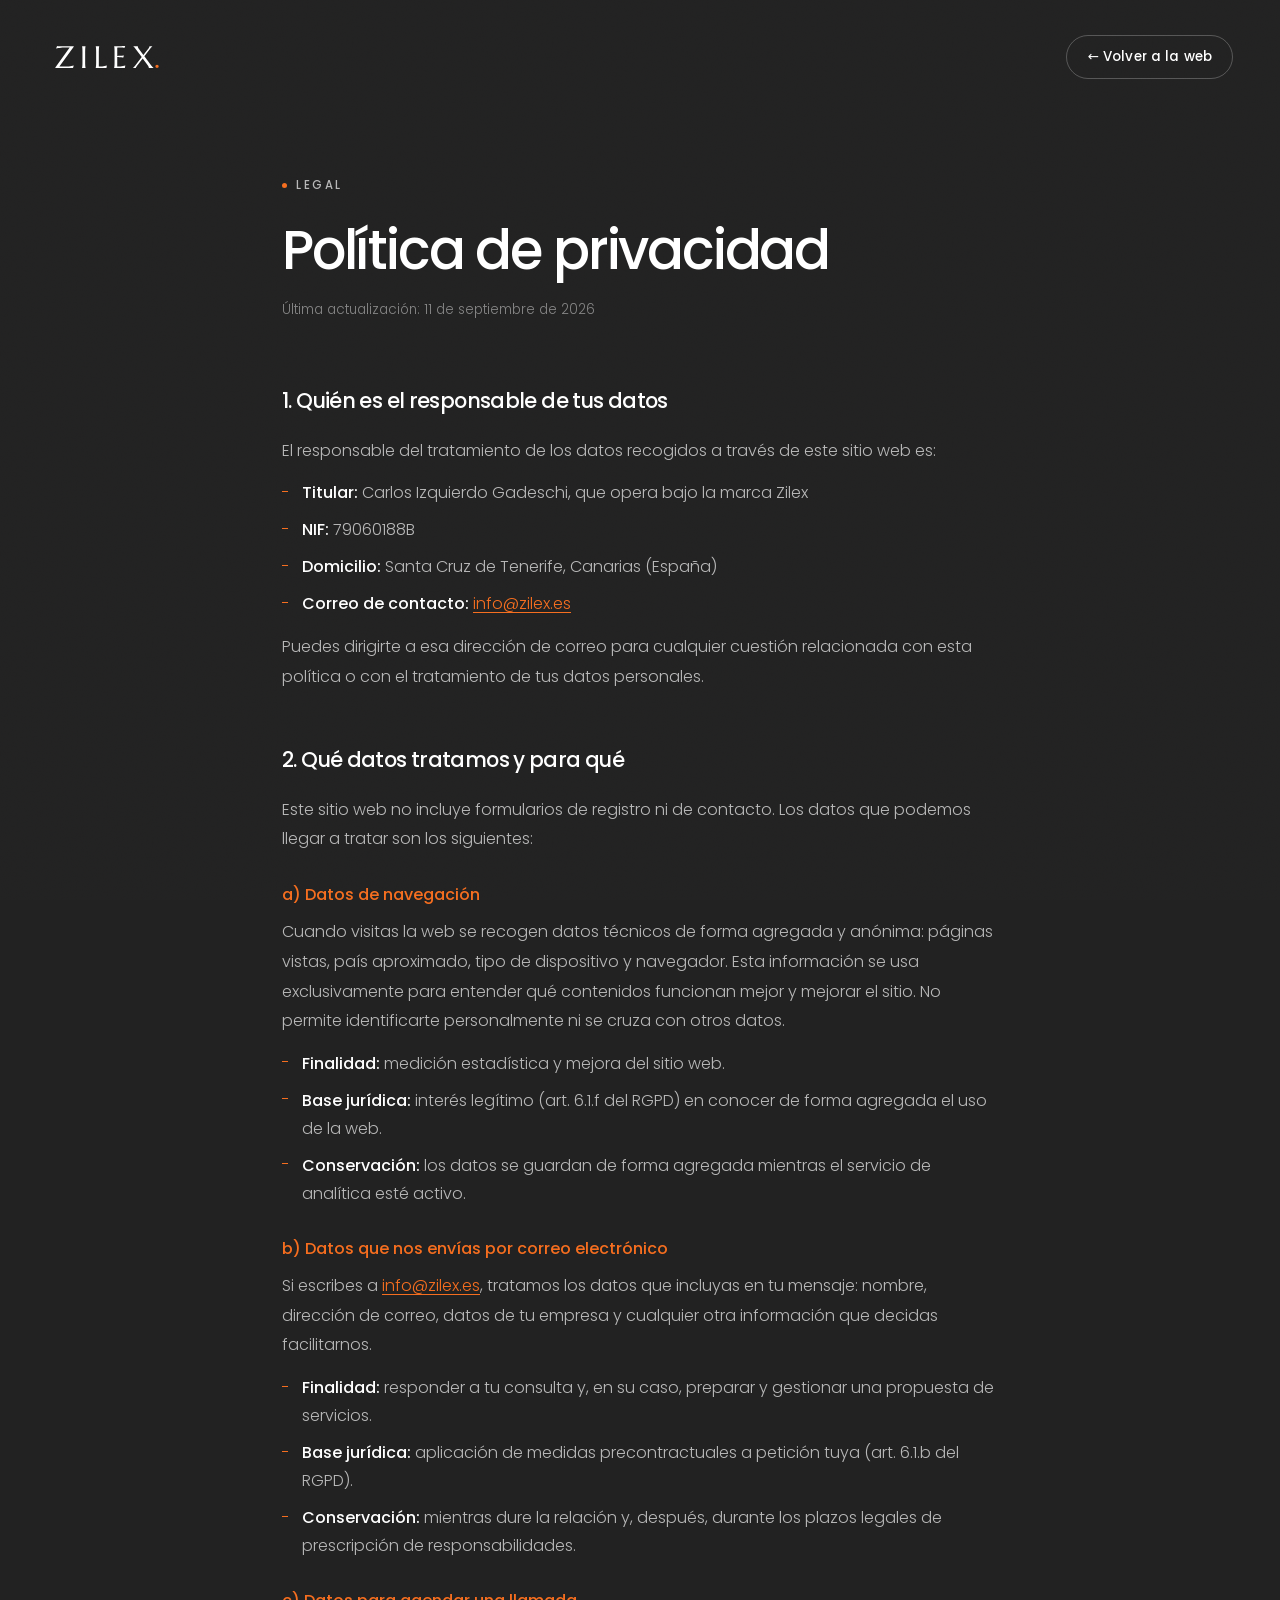
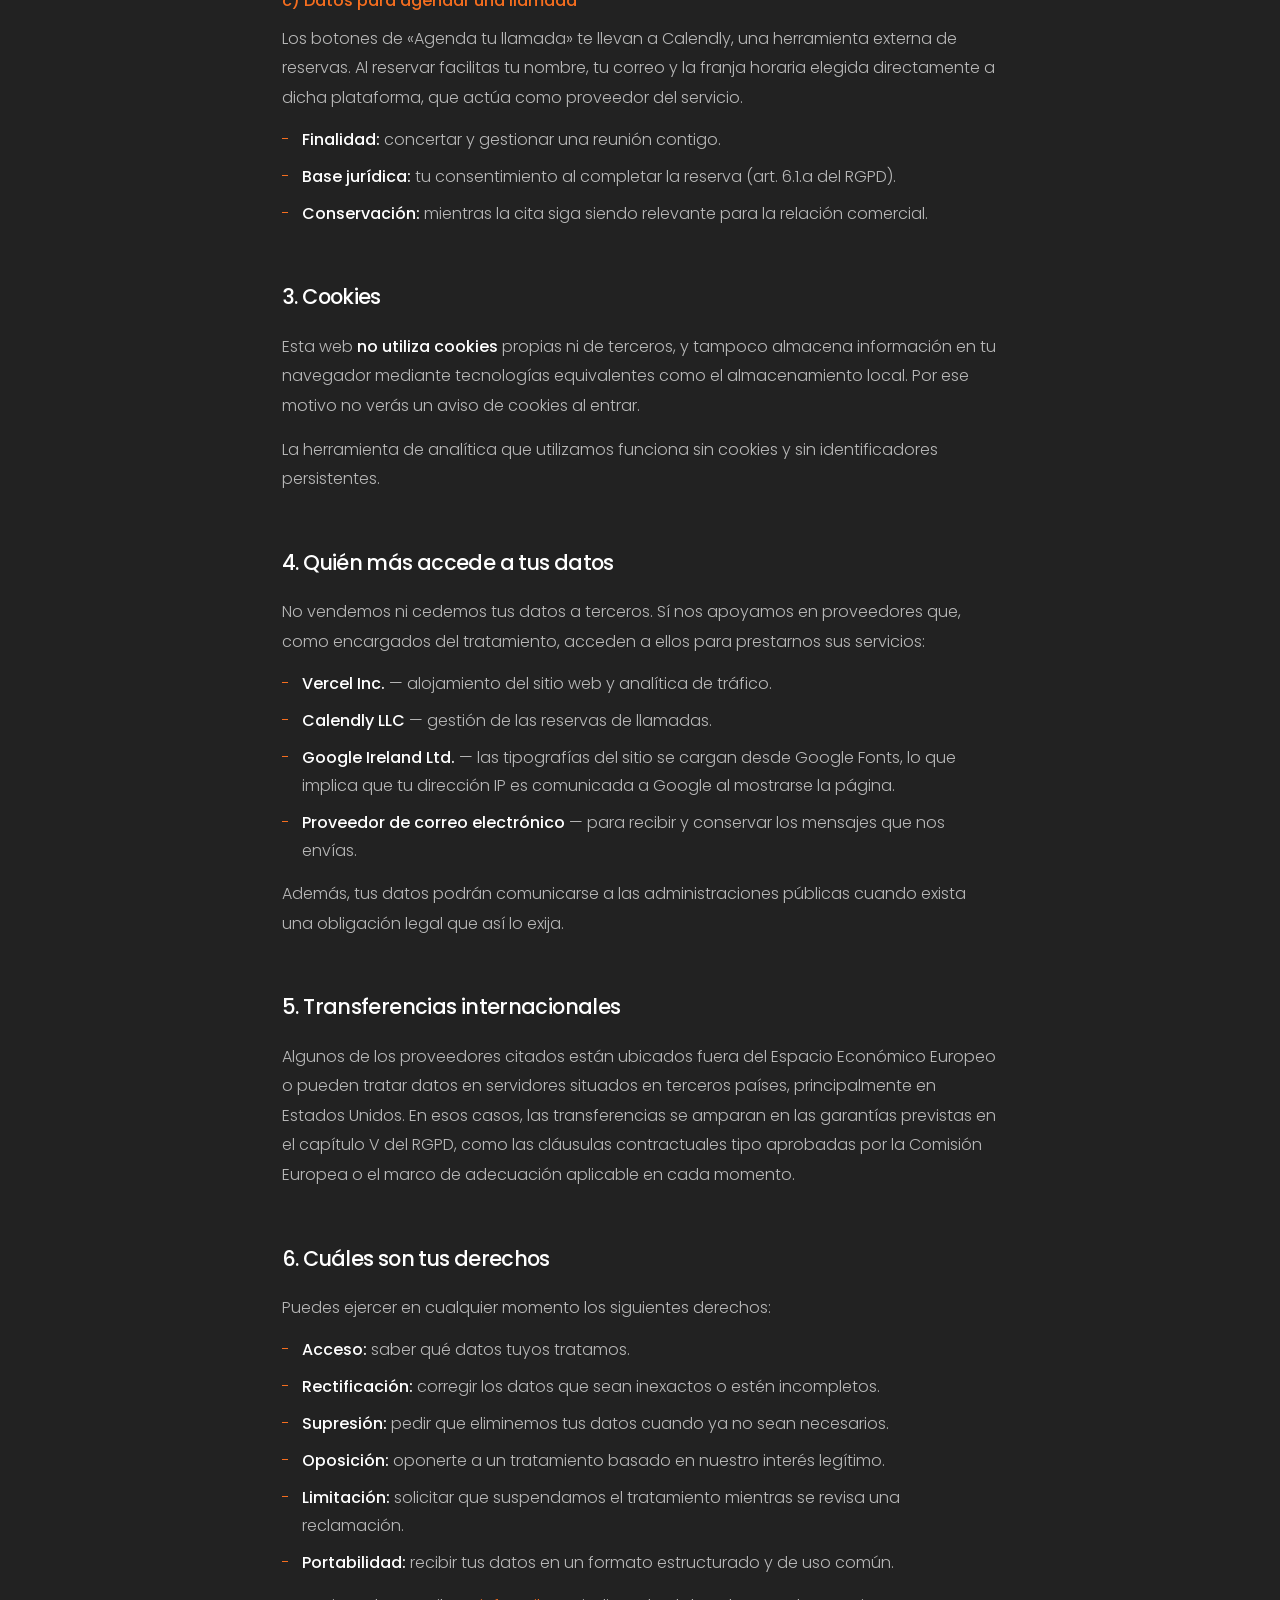
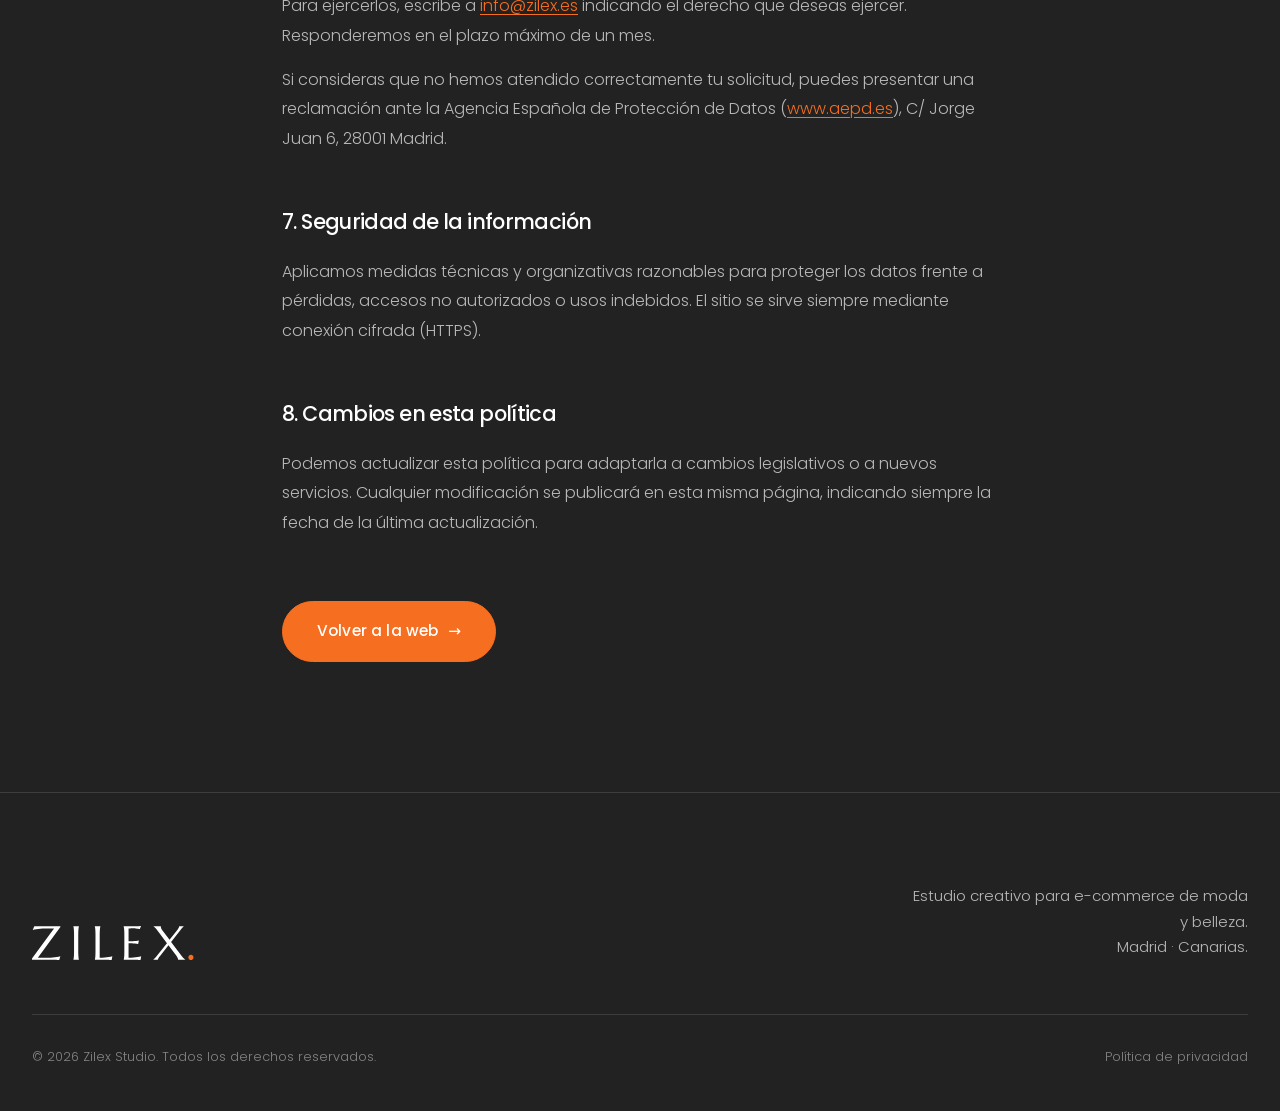
==== commit 52da8708: "Fondo negro plano #222222, sin los difuminados naranjas - Eliminados los resplandores radiales naran" ====
--- a/privacidad.html
+++ b/privacidad.html
@@ -7,7 +7,7 @@
   <meta name="description" content="Política de privacidad de Zilex: qué datos tratamos, con qué finalidad, durante cuánto tiempo y cómo ejercer tus derechos." />
   <link rel="canonical" href="https://www.zilex.es/privacidad.html" />
   <meta name="robots" content="index, follow" />
-  <meta name="theme-color" content="#1a1a1a" />
+  <meta name="theme-color" content="#222222" />
 
   <link rel="icon" href="favicon.svg" type="image/svg+xml" />
   <link rel="icon" href="favicon-32.png" sizes="32x32" type="image/png" />
--- a/styles.css
+++ b/styles.css
@@ -1,13 +1,13 @@
 /* =================================================================
    ZILEX — Estudio creativo para e-commerce de moda y belleza
-   Paleta: negro #1a1a1a / blanco / naranja #f66e1f
+   Paleta: negro #222222 / blanco / naranja #f66e1f
    Tipografía: Poppins (titulares y cuerpo)
    ================================================================= */
 
 :root {
-  --bg: #1a1a1a;
-  --bg-2: #242424;
-  --bg-3: #2c2c2c;
+  --bg: #222222;
+  --bg-2: #2b2b2b;
+  --bg-3: #333333;
   --white: #ffffff;
   --muted: rgba(255, 255, 255, 0.68);
   --muted-2: rgba(255, 255, 255, 0.45);
@@ -49,11 +49,13 @@
 }
 
 /* ---------- Utilities ---------- */
-.grad { color: var(--orange); font-weight: 500; }
+.grad { color: var(--white); font-weight: 500; }
+/* naranja reservado para destacar la oferta, no los titulares */
+.grad--accent { color: var(--orange); }
 .eyebrow {
   display: inline-flex; align-items: center; gap: 9px;
   font-size: 0.72rem; font-weight: 500;
-  letter-spacing: 0.22em; text-transform: uppercase; color: var(--orange);
+  letter-spacing: 0.22em; text-transform: uppercase; color: var(--muted);
   margin-bottom: 24px;
 }
 /* el punto de la marca sustituye a las barras */
@@ -108,7 +110,7 @@
 }
 .nav.scrolled { padding: 12px 32px; }
 .nav.scrolled .nav__inner {
-  background: rgba(26,26,26,0.8); backdrop-filter: blur(18px);
+  background: rgba(34,34,34,0.8); backdrop-filter: blur(18px);
   border-color: var(--line); box-shadow: 0 10px 40px -20px rgba(0,0,0,0.8);
 }
 .nav__links { display: flex; gap: 36px; }
@@ -128,12 +130,6 @@
   position: relative; min-height: 100vh; display: flex;
   align-items: center; justify-content: center; text-align: center;
   padding: 160px 24px 90px; overflow: hidden;
-}
-.hero::before {
-  content: ''; position: absolute; inset: 0; z-index: 0;
-  background:
-    radial-gradient(ellipse 65% 52% at 50% 0%, rgba(246,110,31,0.18), transparent 70%),
-    radial-gradient(ellipse 50% 40% at 50% 100%, rgba(246,110,31,0.09), transparent 70%);
 }
 .hero__content { position: relative; z-index: 3; max-width: 1120px; }
 .hero__badge {
@@ -208,7 +204,7 @@
 .service > * { position: relative; z-index: 2; }
 .service__num {
   position: absolute; top: 30px; left: 32px; font-size: 0.74rem; font-weight: 500;
-  letter-spacing: 0.14em; color: var(--orange); z-index: 2;
+  letter-spacing: 0.14em; color: var(--muted-2); z-index: 2;
 }
 .service h3 {
   font-size: 1.6rem; font-weight: 500; letter-spacing: -0.035em;
@@ -222,7 +218,7 @@
 }
 
 .service--cta {
-  background: linear-gradient(150deg, rgba(246,110,31,0.16), var(--bg-2));
+  background: linear-gradient(150deg, rgba(246,110,31,0.10), var(--bg-2));
   border-color: rgba(246,110,31,0.3);
   align-items: flex-start; gap: 14px; justify-content: center;
 }
@@ -266,7 +262,7 @@
 .about__media:hover img { transform: scale(1.04); }
 .about__badge {
   position: absolute; left: 20px; bottom: 20px; padding: 14px 22px; border-radius: var(--radius);
-  background: rgba(26,26,26,0.78); backdrop-filter: blur(16px); border: 1px solid var(--line-2);
+  background: rgba(34,34,34,0.78); backdrop-filter: blur(16px); border: 1px solid var(--line-2);
   display: flex; flex-direction: column;
 }
 .about__badge strong { font-size: 1.1rem; font-weight: 500; letter-spacing: -0.02em; }
@@ -281,11 +277,6 @@
 .cta {
   position: relative; padding: 140px 32px; text-align: center; overflow: hidden;
   border-top: 1px solid var(--line);
-}
-.cta__glow {
-  position: absolute; top: 50%; left: 50%; width: 760px; height: 760px;
-  transform: translate(-50%,-50%); filter: blur(30px);
-  background: radial-gradient(circle, rgba(246,110,31,0.2), transparent 62%);
 }
 .cta__inner { position: relative; z-index: 2; max-width: 800px; margin: 0 auto; }
 .cta__title {
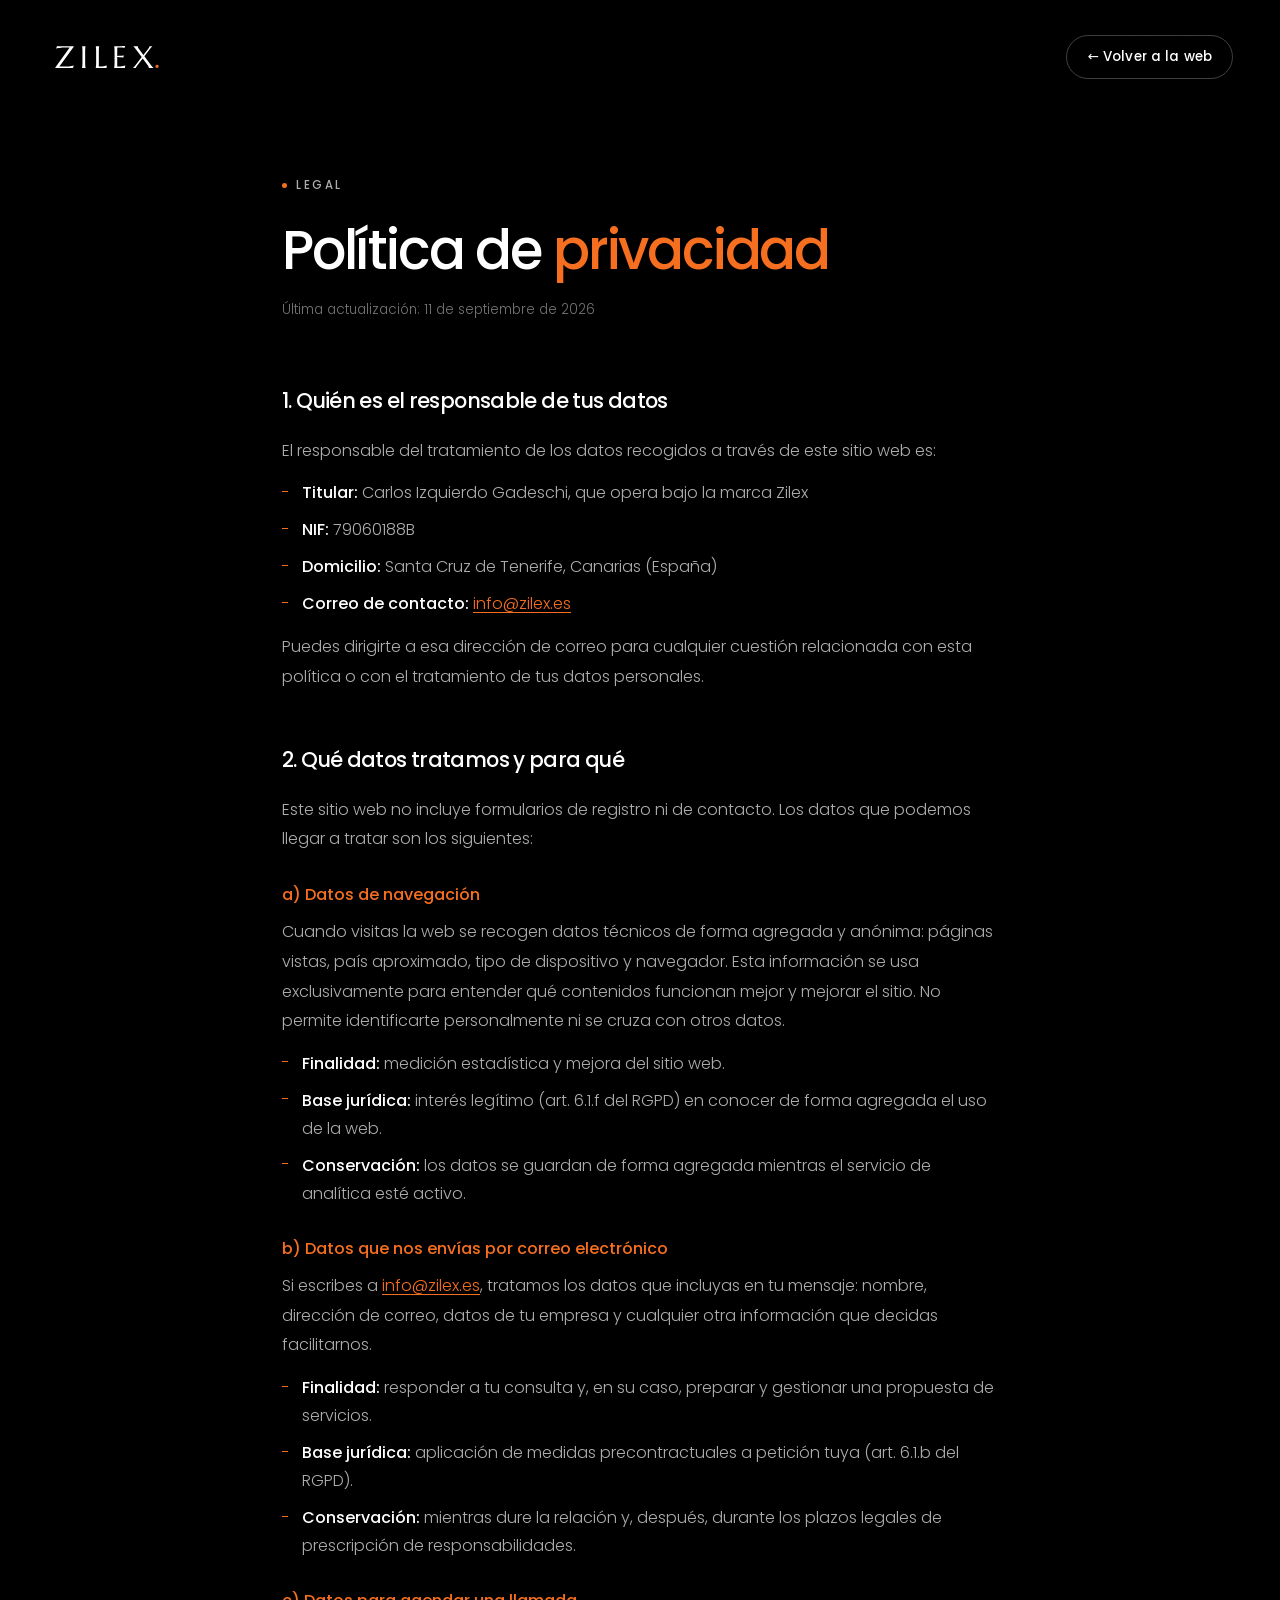
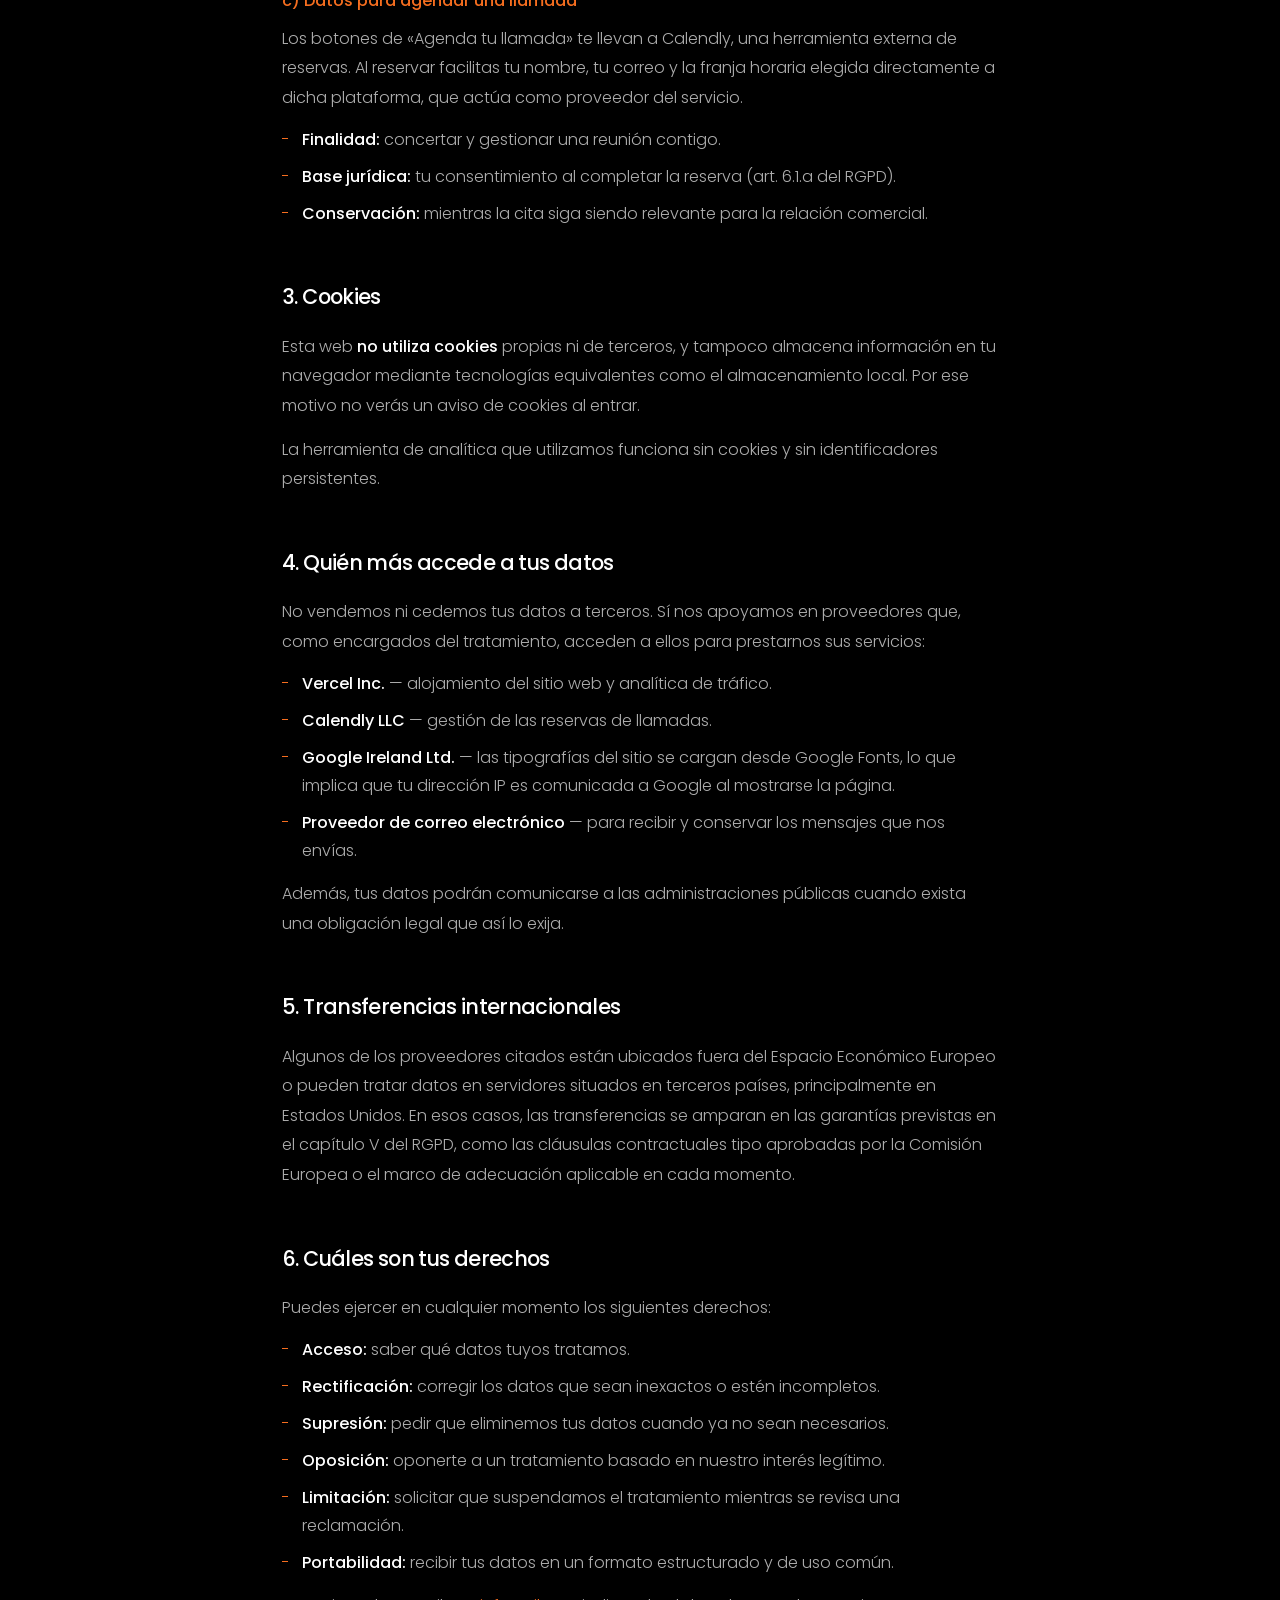
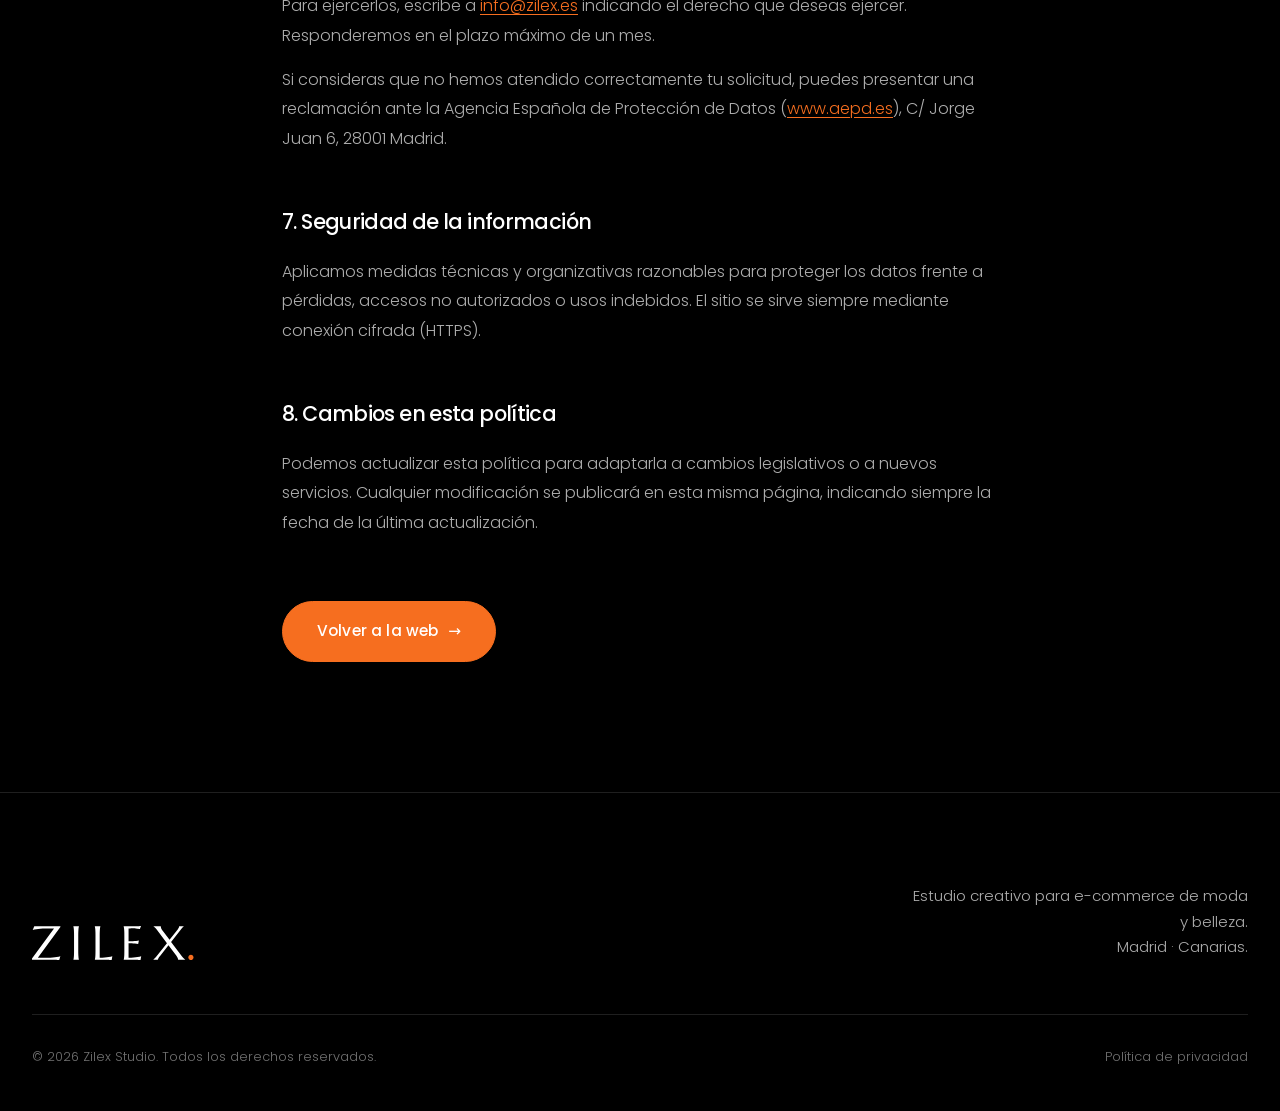
==== commit ccc7cd3e: "Negro puro #000000 y destacados de titular otra vez en naranja - El fondo pasa a negro puro. Las tar" ====
--- a/privacidad.html
+++ b/privacidad.html
@@ -7,7 +7,7 @@
   <meta name="description" content="Política de privacidad de Zilex: qué datos tratamos, con qué finalidad, durante cuánto tiempo y cómo ejercer tus derechos." />
   <link rel="canonical" href="https://www.zilex.es/privacidad.html" />
   <meta name="robots" content="index, follow" />
-  <meta name="theme-color" content="#222222" />
+  <meta name="theme-color" content="#000000" />
 
   <link rel="icon" href="favicon.svg" type="image/svg+xml" />
   <link rel="icon" href="favicon-32.png" sizes="32x32" type="image/png" />
--- a/styles.css
+++ b/styles.css
@@ -1,13 +1,13 @@
 /* =================================================================
    ZILEX — Estudio creativo para e-commerce de moda y belleza
-   Paleta: negro #222222 / blanco / naranja #f66e1f
+   Paleta: negro puro #000000 / blanco / naranja #f66e1f
    Tipografía: Poppins (titulares y cuerpo)
    ================================================================= */
 
 :root {
-  --bg: #222222;
-  --bg-2: #2b2b2b;
-  --bg-3: #333333;
+  --bg: #000000;
+  --bg-2: #101010;
+  --bg-3: #181818;
   --white: #ffffff;
   --muted: rgba(255, 255, 255, 0.68);
   --muted-2: rgba(255, 255, 255, 0.45);
@@ -49,9 +49,7 @@
 }
 
 /* ---------- Utilities ---------- */
-.grad { color: var(--white); font-weight: 500; }
-/* naranja reservado para destacar la oferta, no los titulares */
-.grad--accent { color: var(--orange); }
+.grad { color: var(--orange); font-weight: 500; }
 .eyebrow {
   display: inline-flex; align-items: center; gap: 9px;
   font-size: 0.72rem; font-weight: 500;
@@ -110,7 +108,7 @@
 }
 .nav.scrolled { padding: 12px 32px; }
 .nav.scrolled .nav__inner {
-  background: rgba(34,34,34,0.8); backdrop-filter: blur(18px);
+  background: rgba(0,0,0,0.82); backdrop-filter: blur(18px);
   border-color: var(--line); box-shadow: 0 10px 40px -20px rgba(0,0,0,0.8);
 }
 .nav__links { display: flex; gap: 36px; }
@@ -195,7 +193,7 @@
 }
 .service::after {
   content:''; position:absolute; inset:0; z-index:1; opacity: 0;
-  background: linear-gradient(180deg, rgba(20,20,20,0.35), rgba(20,20,20,0.92));
+  background: linear-gradient(180deg, rgba(0,0,0,0.35), rgba(0,0,0,0.92));
   transition: opacity 0.6s ease;
 }
 .service:hover { transform: translateY(-6px); border-color: var(--orange); box-shadow: 0 30px 60px -30px rgba(0,0,0,0.8); }
@@ -262,7 +260,7 @@
 .about__media:hover img { transform: scale(1.04); }
 .about__badge {
   position: absolute; left: 20px; bottom: 20px; padding: 14px 22px; border-radius: var(--radius);
-  background: rgba(34,34,34,0.78); backdrop-filter: blur(16px); border: 1px solid var(--line-2);
+  background: rgba(0,0,0,0.8); backdrop-filter: blur(16px); border: 1px solid var(--line-2);
   display: flex; flex-direction: column;
 }
 .about__badge strong { font-size: 1.1rem; font-weight: 500; letter-spacing: -0.02em; }
